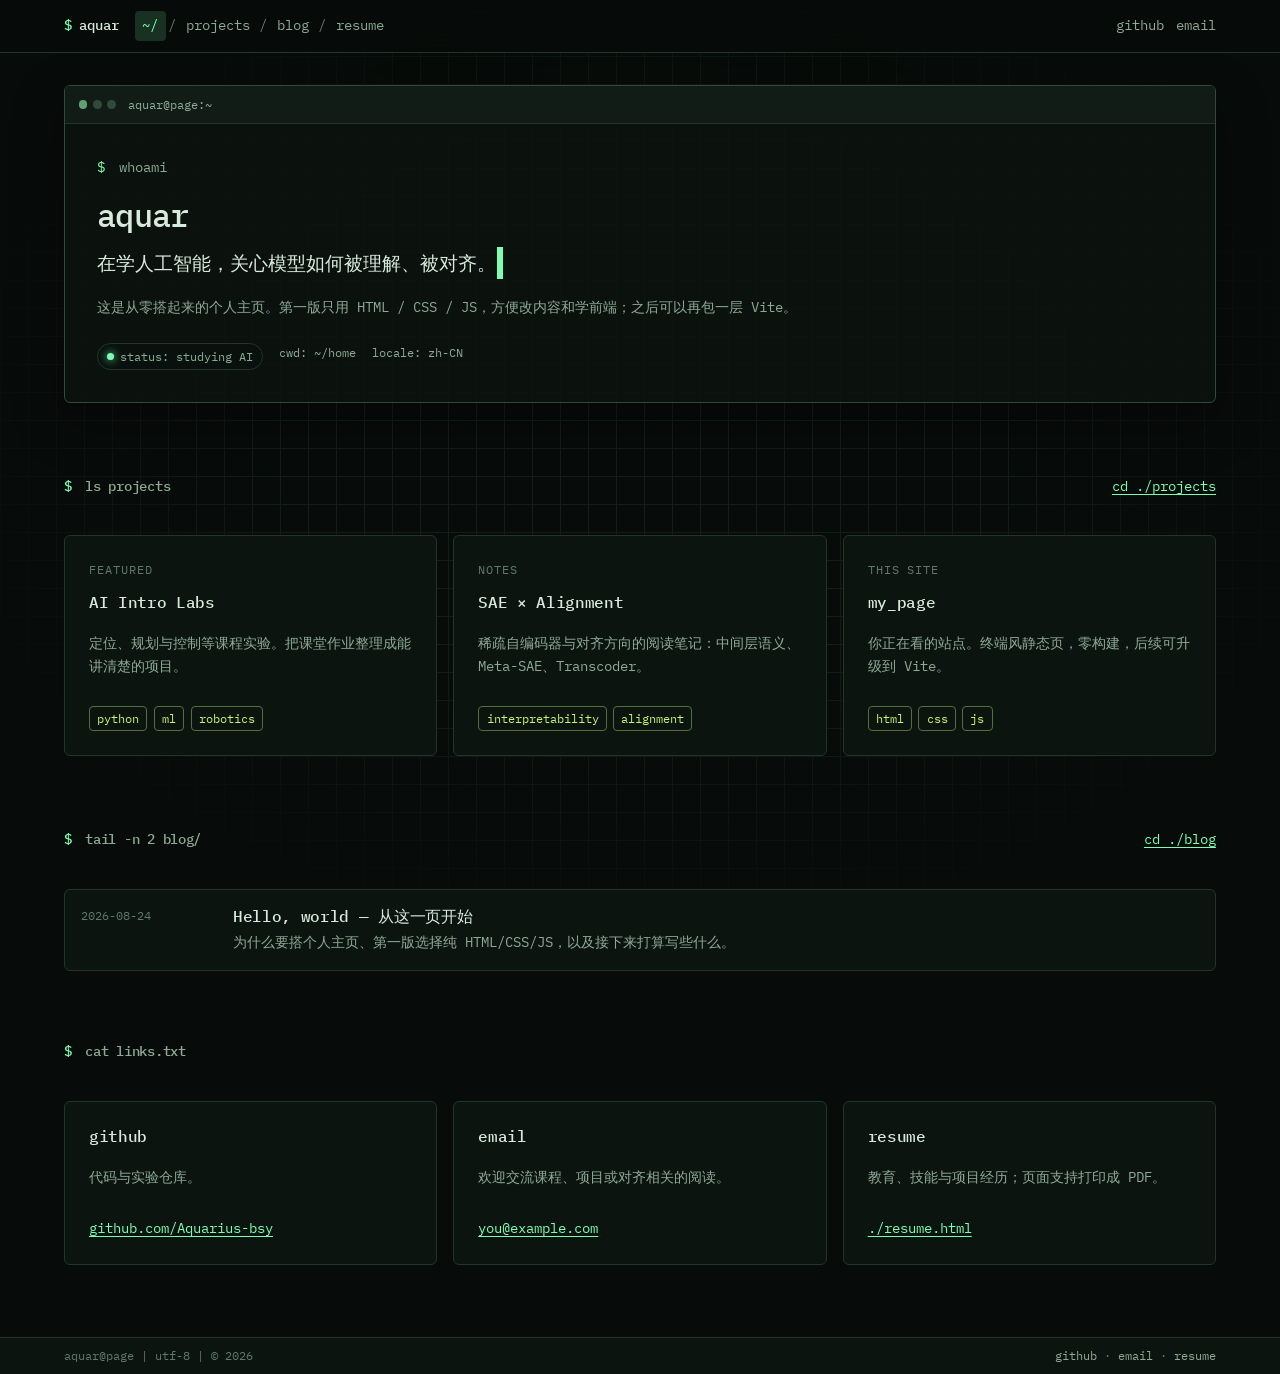
==== index.html @ 41f54998 "Publish the personal homepage for GitHub Pages. Co-authored-by: Cursor <cursoragent@cursor.com>" ====
<!DOCTYPE html>
<html lang="zh-CN">
  <head>
    <meta charset="utf-8" />
    <meta name="viewport" content="width=device-width, initial-scale=1" />
    <title>aquar — home</title>
    <meta name="description" content="aquar 的个人主页：介绍、项目、博客与简历。" />
    <link rel="icon" href="assets/favicon.svg" type="image/svg+xml" />
    <link rel="preconnect" href="https://fonts.googleapis.com" />
    <link rel="preconnect" href="https://fonts.gstatic.com" crossorigin />
    <link
      href="https://fonts.googleapis.com/css2?family=IBM+Plex+Mono:ital,wght@0,400;0,500;0,600;1,400&display=swap"
      rel="stylesheet"
    />
    <link rel="stylesheet" href="css/tokens.css" />
    <link rel="stylesheet" href="css/base.css" />
    <link rel="stylesheet" href="css/components.css" />
  </head>
  <body>
    <a class="skip-link" href="#main">跳到正文</a>
    <header class="site-header">
      <div class="wrap topbar">
        <a class="brand" href="index.html"><span class="hash">$</span> aquar</a>
        <nav class="crumb-nav" data-nav aria-label="站点">
          <a href="index.html">~/</a>
          <span class="sep">/</span>
          <a href="projects.html">projects</a>
          <span class="sep">/</span>
          <a href="blog/index.html">blog</a>
          <span class="sep">/</span>
          <a href="resume.html">resume</a>
        </nav>
        <div class="header-links">
          <a href="https://github.com/Aquarius-bsy" rel="noopener noreferrer">github</a>
          <a href="mailto:you@example.com">email</a>
        </div>
      </div>
    </header>

    <main id="main">
      <div class="wrap">
        <section class="term" aria-labelledby="whoami">
          <div class="term-title">
            <span class="term-dots" aria-hidden="true"><span></span><span></span><span></span></span>
            aquar@page:~
          </div>
          <div class="term-body">
            <p class="cmd" id="whoami">
              <span class="prompt">$</span>
              <span>whoami</span>
            </p>
            <h1 class="hero-name">aquar</h1>
            <p class="hero-line" aria-label="在学人工智能，关心模型如何被理解、被对齐。">
              <span
                data-typewriter="在学人工智能，关心模型如何被理解、被对齐。"
              ></span><span class="caret" aria-hidden="true">&nbsp;</span>
            </p>
            <p class="lede">
              这是从零搭起来的个人主页。第一版只用 HTML / CSS / JS，方便改内容和学前端；之后可以再包一层 Vite。
            </p>
            <div class="meta-row">
              <span class="pill"><span class="dot"></span> status: studying AI</span>
              <span>cwd: ~/home</span>
              <span>locale: zh-CN</span>
            </div>
          </div>
        </section>

        <section class="section" aria-labelledby="projects-cmd">
          <div class="section-head">
            <h2 class="cmd" id="projects-cmd">
              <span class="prompt">$</span>
              <span>ls projects</span>
            </h2>
            <a href="projects.html">cd ./projects</a>
          </div>
          <div class="grid">
            <a class="card" href="projects.html">
              <span class="kicker">featured</span>
              <h3>AI Intro Labs</h3>
              <p>定位、规划与控制等课程实验。把课堂作业整理成能讲清楚的项目。</p>
              <div class="tags">
                <span class="tag">python</span>
                <span class="tag">ml</span>
                <span class="tag">robotics</span>
              </div>
            </a>
            <a class="card" href="projects.html">
              <span class="kicker">notes</span>
              <h3>SAE × Alignment</h3>
              <p>稀疏自编码器与对齐方向的阅读笔记：中间层语义、Meta-SAE、Transcoder。</p>
              <div class="tags">
                <span class="tag">interpretability</span>
                <span class="tag">alignment</span>
              </div>
            </a>
            <a class="card" href="projects.html">
              <span class="kicker">this site</span>
              <h3>my_page</h3>
              <p>你正在看的站点。终端风静态页，零构建，后续可升级到 Vite。</p>
              <div class="tags">
                <span class="tag">html</span>
                <span class="tag">css</span>
                <span class="tag">js</span>
              </div>
            </a>
          </div>
        </section>

        <section class="section" aria-labelledby="blog-cmd">
          <div class="section-head">
            <h2 class="cmd" id="blog-cmd">
              <span class="prompt">$</span>
              <span>tail -n 2 blog/</span>
            </h2>
            <a href="blog/index.html">cd ./blog</a>
          </div>
          <div class="post-list" data-post-list data-limit="2" data-base="blog/"></div>
        </section>

        <section class="section" aria-labelledby="links-cmd">
          <div class="section-head">
            <h2 class="cmd" id="links-cmd">
              <span class="prompt">$</span>
              <span>cat links.txt</span>
            </h2>
          </div>
          <div class="grid">
            <article class="card">
              <h3>github</h3>
              <p>代码与实验仓库。</p>
              <a href="https://github.com/Aquarius-bsy" rel="noopener noreferrer">github.com/Aquarius-bsy</a>
            </article>
            <article class="card">
              <h3>email</h3>
              <p>欢迎交流课程、项目或对齐相关的阅读。</p>
              <a href="mailto:you@example.com">you@example.com</a>
            </article>
            <article class="card">
              <h3>resume</h3>
              <p>教育、技能与项目经历；页面支持打印成 PDF。</p>
              <a href="resume.html">./resume.html</a>
            </article>
          </div>
        </section>
      </div>
    </main>

    <footer class="site-footer">
      <div class="wrap statusline">
        <span>aquar@page <span class="muted">|</span> utf-8 <span class="muted">|</span> © <span data-year>2026</span></span>
        <span>
          <a href="https://github.com/Aquarius-bsy" rel="noopener noreferrer">github</a>
          ·
          <a href="mailto:you@example.com">email</a>
          ·
          <a href="resume.html">resume</a>
        </span>
      </div>
    </footer>

    <script src="js/posts.js"></script>
    <script src="js/main.js"></script>
  </body>
</html>
---- css/tokens.css ----
:root {
  --bg: #070b09;
  --bg-panel: #0c1410;
  --bg-raised: #121c17;
  --bg-code: #08110d;
  --line: #22352b;
  --line-strong: #314a3b;
  --fg: #d8eadc;
  --fg-dim: #8eaa96;
  --fg-mute: #61786b;
  --accent: #7dffb3;
  --accent-2: #c8f56a;
  --accent-dim: color-mix(in srgb, var(--accent) 16%, transparent);
  --warn: #ffd37a;
  --prompt: var(--accent);
  --focus: #9af7ff;
  --shadow: 0 18px 50px rgb(0 0 0 / 0.35);

  --font: "IBM Plex Mono", ui-monospace, "Cascadia Code", "SF Mono", Menlo, Consolas, monospace;
  --fs-0: 0.75rem;
  --fs-1: 0.875rem;
  --fs-2: 1rem;
  --fs-3: 1.125rem;
  --fs-4: 1.5rem;
  --fs-5: 2rem;
  --lh: 1.65;
  --measure: 72rem;
  --article: 42rem;

  --space-1: 0.25rem;
  --space-2: 0.5rem;
  --space-3: 0.75rem;
  --space-4: 1rem;
  --space-5: 1.5rem;
  --space-6: 2rem;
  --space-7: 3rem;
  --space-8: 4.5rem;

  --radius: 6px;
  --header-h: 3.25rem;
  --footer-h: 2.25rem;
}
---- css/base.css ----
*,
*::before,
*::after {
  box-sizing: border-box;
}

html {
  color-scheme: dark;
  scroll-behavior: smooth;
}

html,
body {
  margin: 0;
  min-height: 100%;
}

body {
  font-family: var(--font);
  font-size: var(--fs-1);
  line-height: var(--lh);
  color: var(--fg);
  background: var(--bg);
  min-height: 100vh;
  display: flex;
  flex-direction: column;
}

body::before {
  content: "";
  pointer-events: none;
  position: fixed;
  inset: 0;
  z-index: 0;
  background:
    radial-gradient(1200px 600px at 50% -10%, rgb(125 255 179 / 0.07), transparent 55%),
    linear-gradient(var(--line) 1px, transparent 1px),
    linear-gradient(90deg, var(--line) 1px, transparent 1px);
  background-size: auto, 28px 28px, 28px 28px;
  background-position: center, 0 0, 0 0;
  mask-image: radial-gradient(ellipse at center, #000 40%, transparent 82%);
  opacity: 0.45;
}

img,
svg {
  display: block;
  max-width: 100%;
}

a {
  color: var(--accent);
  text-decoration-thickness: 1px;
  text-underline-offset: 0.22em;
}

a:hover {
  color: var(--accent-2);
}

:focus-visible {
  outline: 2px solid var(--focus);
  outline-offset: 3px;
}

.skip-link {
  position: absolute;
  left: var(--space-4);
  top: -100px;
  z-index: 20;
  padding: var(--space-2) var(--space-3);
  background: var(--bg-raised);
  border: 1px solid var(--line-strong);
  color: var(--fg);
}

.skip-link:focus {
  top: var(--space-2);
}

.wrap {
  width: min(100% - 2rem, var(--measure));
  margin-inline: auto;
}

main {
  position: relative;
  z-index: 1;
  flex: 1;
  padding: var(--space-6) 0 var(--space-8);
}

.lede {
  color: var(--fg-dim);
  max-width: 52rem;
}

.muted {
  color: var(--fg-mute);
}

h1,
h2,
h3 {
  font-weight: 500;
  line-height: 1.25;
  letter-spacing: -0.02em;
}

h1 {
  font-size: clamp(1.6rem, 3vw, var(--fs-5));
  margin: 0 0 var(--space-4);
}

h2 {
  font-size: var(--fs-3);
  margin: 0 0 var(--space-4);
}

h3 {
  font-size: var(--fs-2);
  margin: 0 0 var(--space-2);
}

p {
  margin: 0 0 var(--space-4);
}

p:last-child {
  margin-bottom: 0;
}

code {
  font-family: var(--font);
  font-size: 0.92em;
}

.cmd {
  display: flex;
  flex-wrap: wrap;
  align-items: baseline;
  gap: 0.6rem 0.85rem;
  margin: 0 0 var(--space-4);
  color: var(--fg-dim);
  font-size: var(--fs-1);
}

.cmd .prompt {
  color: var(--prompt);
  user-select: none;
}

.section {
  margin-top: var(--space-8);
}

.section-head {
  display: flex;
  flex-wrap: wrap;
  align-items: baseline;
  justify-content: space-between;
  gap: var(--space-3);
  margin-bottom: var(--space-5);
}

.kicker {
  color: var(--fg-mute);
  font-size: var(--fs-0);
  letter-spacing: 0.08em;
  text-transform: uppercase;
}

@media (prefers-reduced-motion: reduce) {
  html {
    scroll-behavior: auto;
  }

  *,
  *::before,
  *::after {
    animation: none !important;
    transition: none !important;
  }
}

@media print {
  body {
    background: #fff;
    color: #111;
  }

  body::before,
  .site-header,
  .site-footer,
  .skip-link,
  .no-print {
    display: none !important;
  }

  a {
    color: inherit;
    text-decoration: none;
  }

  main {
    padding: 0;
  }
}
---- css/components.css ----
.site-header {
  position: sticky;
  top: 0;
  z-index: 10;
  border-bottom: 1px solid var(--line);
  background: color-mix(in srgb, var(--bg) 88%, transparent);
  backdrop-filter: blur(12px);
}

.topbar {
  min-height: var(--header-h);
  display: flex;
  flex-wrap: wrap;
  align-items: center;
  gap: var(--space-2) var(--space-4);
  padding: 0.35rem 0;
}

.brand {
  display: inline-flex;
  align-items: center;
  gap: 0.45rem;
  color: var(--fg);
  text-decoration: none;
  font-weight: 500;
  white-space: nowrap;
}

.brand:hover {
  color: var(--accent);
}

.brand .hash {
  color: var(--accent);
}

.crumb-nav {
  display: flex;
  flex-wrap: wrap;
  align-items: center;
  gap: 0.15rem 0.15rem;
  min-width: 0;
}

.crumb-nav a {
  color: var(--fg-dim);
  text-decoration: none;
  padding: 0.2rem 0.45rem;
  border-radius: 4px;
}

.crumb-nav a:hover,
.crumb-nav a[aria-current="page"] {
  color: var(--accent);
  background: var(--accent-dim);
}

.crumb-nav .sep {
  color: var(--fg-mute);
  user-select: none;
}

.header-links {
  margin-left: auto;
  display: flex;
  gap: var(--space-3);
  white-space: nowrap;
}

.header-links a {
  color: var(--fg-dim);
  text-decoration: none;
}

.header-links a:hover {
  color: var(--accent);
}

.site-footer {
  position: relative;
  z-index: 1;
  border-top: 1px solid var(--line);
  background: var(--bg-panel);
}

.statusline {
  min-height: var(--footer-h);
  display: flex;
  flex-wrap: wrap;
  align-items: center;
  justify-content: space-between;
  gap: var(--space-2) var(--space-5);
  font-size: var(--fs-0);
  color: var(--fg-mute);
}

.statusline a {
  color: var(--fg-dim);
  text-decoration: none;
}

.statusline a:hover {
  color: var(--accent);
}

.term {
  border: 1px solid var(--line-strong);
  border-radius: var(--radius);
  background: color-mix(in srgb, var(--bg-panel) 92%, transparent);
  box-shadow: var(--shadow);
  overflow: hidden;
}

.term-title {
  display: flex;
  align-items: center;
  gap: var(--space-3);
  padding: 0.55rem 0.85rem;
  border-bottom: 1px solid var(--line);
  background: var(--bg-raised);
  color: var(--fg-dim);
  font-size: var(--fs-0);
}

.term-dots {
  display: flex;
  gap: 0.35rem;
}

.term-dots span {
  width: 0.55rem;
  height: 0.55rem;
  border-radius: 50%;
  background: var(--line-strong);
}

.term-dots span:first-child {
  background: color-mix(in srgb, var(--accent) 55%, #3a2a20);
}

.term-body {
  padding: var(--space-6);
}

.hero-name {
  margin: 0 0 var(--space-3);
}

.hero-line {
  min-height: 1.7em;
  color: var(--fg);
  font-size: clamp(1rem, 2.2vw, 1.2rem);
}

.caret {
  display: inline-block;
  width: 0.55ch;
  margin-left: 0.1ch;
  background: var(--accent);
  animation: blink 1s steps(1) infinite;
}

.caret.is-done {
  animation: blink 1.1s steps(1) infinite;
}

@keyframes blink {
  50% {
    opacity: 0;
  }
}

.meta-row {
  display: flex;
  flex-wrap: wrap;
  gap: var(--space-2) var(--space-4);
  margin-top: var(--space-5);
  color: var(--fg-dim);
  font-size: var(--fs-0);
}

.pill {
  display: inline-flex;
  align-items: center;
  gap: 0.4rem;
  padding: 0.15rem 0.55rem;
  border: 1px solid var(--line);
  border-radius: 999px;
  background: var(--bg-code);
}

.pill .dot {
  width: 0.45rem;
  height: 0.45rem;
  border-radius: 50%;
  background: var(--accent);
  box-shadow: 0 0 8px var(--accent);
}

.grid {
  display: grid;
  grid-template-columns: repeat(auto-fit, minmax(16.5rem, 1fr));
  gap: var(--space-4);
}

.card {
  display: flex;
  flex-direction: column;
  gap: var(--space-3);
  padding: var(--space-5);
  border: 1px solid var(--line);
  border-radius: var(--radius);
  background: var(--bg-panel);
  text-decoration: none;
  color: inherit;
  min-height: 100%;
}

a.card:hover {
  border-color: var(--line-strong);
  color: inherit;
  transform: translateY(-1px);
}

.card h3 {
  color: var(--fg);
}

.card p {
  color: var(--fg-dim);
  flex: 1;
}

.tags {
  display: flex;
  flex-wrap: wrap;
  gap: 0.4rem;
}

.tag {
  font-size: var(--fs-0);
  color: var(--accent-2);
  border: 1px solid color-mix(in srgb, var(--accent-2) 30%, var(--line));
  padding: 0.1rem 0.45rem;
  border-radius: 4px;
}

.post-list {
  display: grid;
  gap: var(--space-3);
}

.post-item {
  display: grid;
  grid-template-columns: 8.5rem 1fr;
  gap: var(--space-4);
  padding: var(--space-4);
  border: 1px solid var(--line);
  border-radius: var(--radius);
  background: var(--bg-panel);
  text-decoration: none;
  color: inherit;
}

.post-item:hover {
  border-color: var(--line-strong);
  color: inherit;
}

.post-item time {
  color: var(--fg-mute);
  font-size: var(--fs-0);
}

.post-item h3 {
  margin-bottom: 0.35rem;
}

.post-item p {
  color: var(--fg-dim);
}

.article {
  width: min(100%, var(--article));
}

.article header {
  margin-bottom: var(--space-6);
}

.article time,
.article .byline {
  color: var(--fg-mute);
  font-size: var(--fs-0);
}

.article h2,
.article h3 {
  margin-top: var(--space-6);
}

.article ul,
.article ol {
  padding-left: 1.2rem;
  color: var(--fg-dim);
}

.article code {
  font-family: var(--font);
  font-size: 0.92em;
  color: var(--accent-2);
  background: var(--bg-code);
  border: 1px solid var(--line);
  border-radius: 4px;
  padding: 0.05rem 0.3rem;
}

.article pre {
  overflow: auto;
  margin: 0 0 var(--space-5);
  padding: var(--space-4);
  background: var(--bg-code);
  border: 1px solid var(--line);
  border-radius: var(--radius);
}

.article pre code {
  border: 0;
  background: none;
  padding: 0;
  color: var(--fg);
}

.resume {
  display: grid;
  gap: var(--space-6);
}

.resume-block h2 {
  color: var(--accent);
}

.resume dl {
  display: grid;
  grid-template-columns: 8rem 1fr;
  gap: 0.4rem 1rem;
  margin: 0;
}

.resume dt {
  color: var(--fg-mute);
}

.resume dd {
  margin: 0;
}

.resume ul {
  margin: 0;
  padding-left: 1.1rem;
  color: var(--fg-dim);
}

@media (max-width: 720px) {
  .header-links {
    display: none;
  }

  .topbar {
    align-items: flex-start;
  }

  .crumb-nav {
    flex: 1 1 100%;
    padding-bottom: 0.2rem;
  }

  .post-item,
  .resume dl {
    grid-template-columns: 1fr;
    gap: var(--space-2);
  }

  .term-body {
    padding: var(--space-5);
  }
}

@media print {
  .page-resume .resume {
    gap: 1.25rem;
  }

  .page-resume .term,
  .page-resume .card {
    border: 1px solid #ccc;
    box-shadow: none;
    background: #fff;
  }

  .page-resume h2 {
    color: #0a3;
  }
}
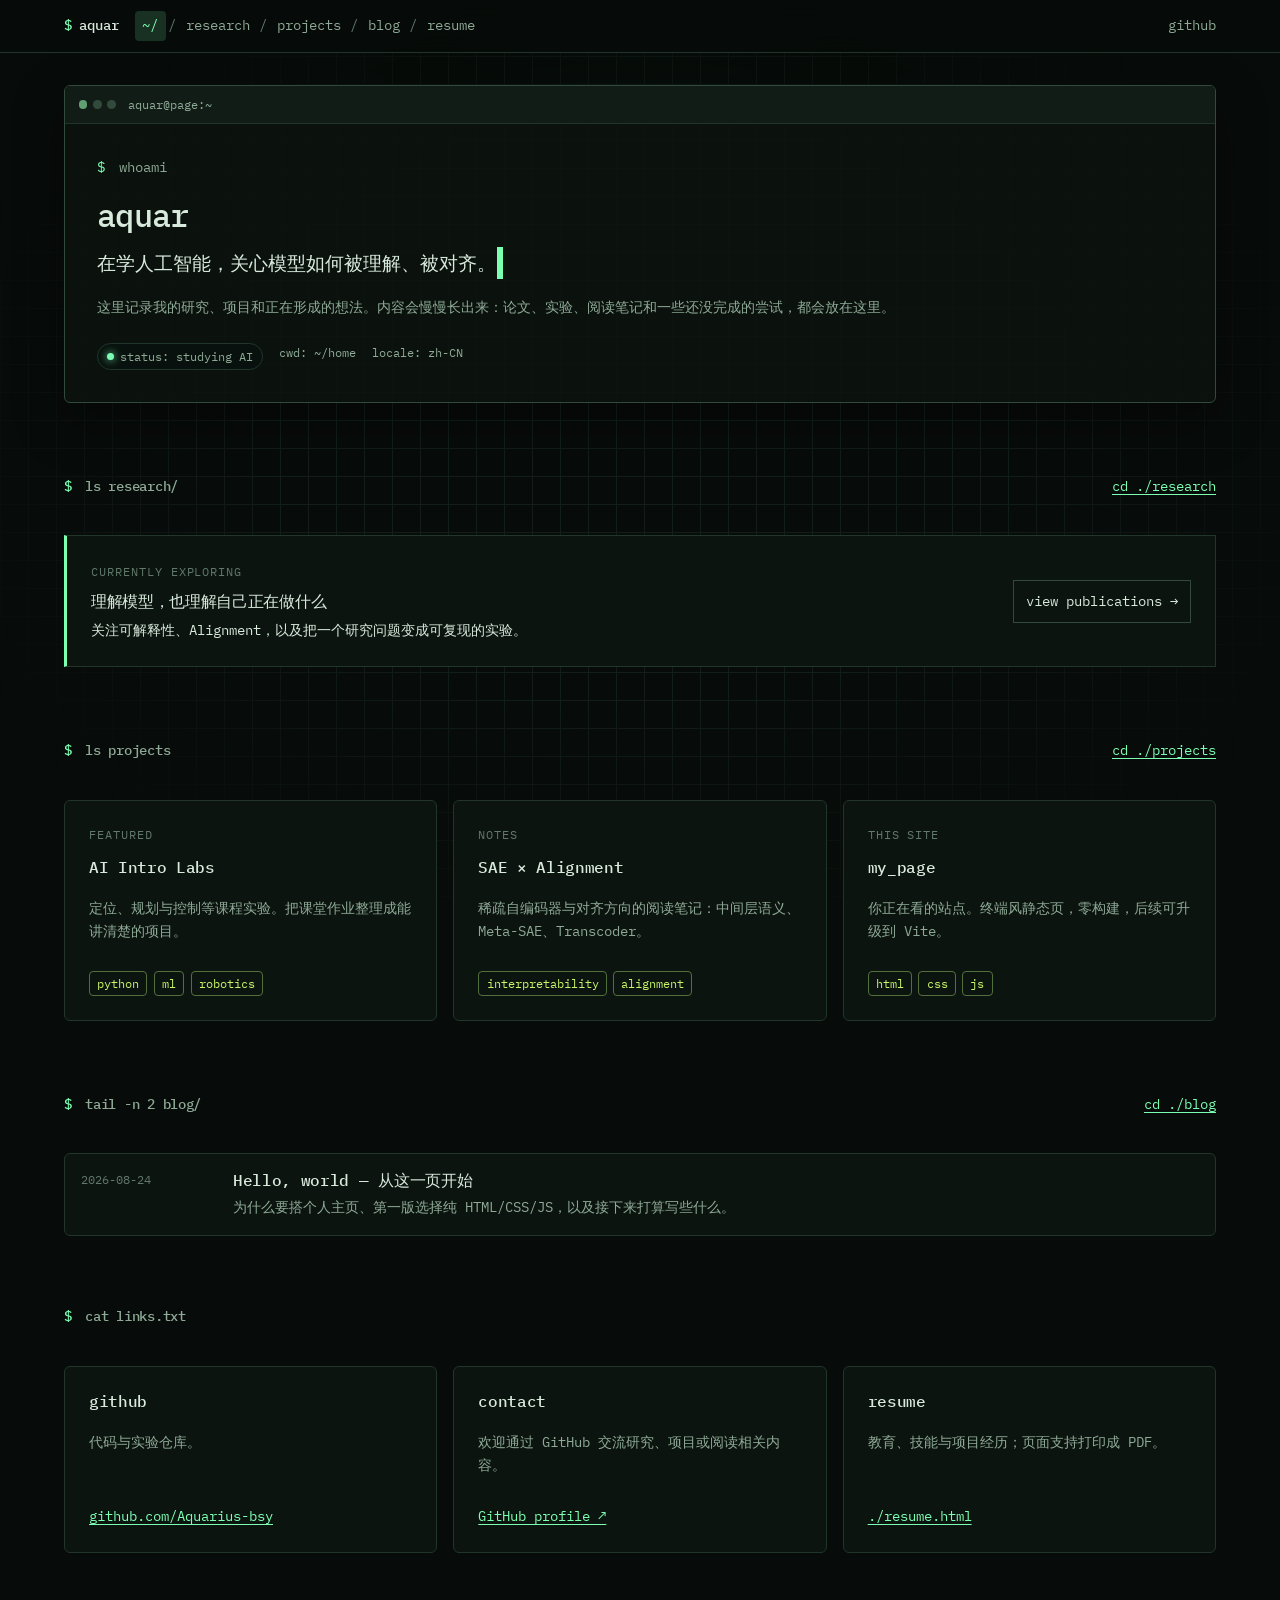
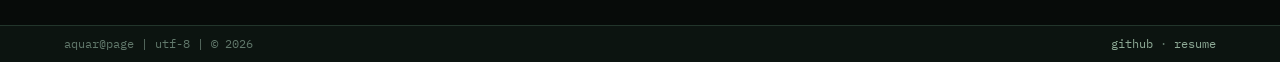
==== commit 809570f4: "Prepare personal research homepage for GitHub Pages" ====
--- a/index.html
+++ b/index.html
@@ -3,8 +3,8 @@
   <head>
     <meta charset="utf-8" />
     <meta name="viewport" content="width=device-width, initial-scale=1" />
-    <title>aquar — home</title>
-    <meta name="description" content="aquar 的个人主页：介绍、项目、博客与简历。" />
+    <title>aquar — research &amp; notes</title>
+    <meta name="description" content="aquar 的个人主页：研究、项目、笔记与简历。" />
     <link rel="icon" href="assets/favicon.svg" type="image/svg+xml" />
     <link rel="preconnect" href="https://fonts.googleapis.com" />
     <link rel="preconnect" href="https://fonts.gstatic.com" crossorigin />
@@ -24,6 +24,8 @@
         <nav class="crumb-nav" data-nav aria-label="站点">
           <a href="index.html">~/</a>
           <span class="sep">/</span>
+          <a href="research.html">research</a>
+          <span class="sep">/</span>
           <a href="projects.html">projects</a>
           <span class="sep">/</span>
           <a href="blog/index.html">blog</a>
@@ -32,7 +34,6 @@
         </nav>
         <div class="header-links">
           <a href="https://github.com/Aquarius-bsy" rel="noopener noreferrer">github</a>
-          <a href="mailto:you@example.com">email</a>
         </div>
       </div>
     </header>
@@ -56,13 +57,31 @@
               ></span><span class="caret" aria-hidden="true">&nbsp;</span>
             </p>
             <p class="lede">
-              这是从零搭起来的个人主页。第一版只用 HTML / CSS / JS，方便改内容和学前端；之后可以再包一层 Vite。
+              这里记录我的研究、项目和正在形成的想法。内容会慢慢长出来：论文、实验、阅读笔记和一些还没完成的尝试，都会放在这里。
             </p>
             <div class="meta-row">
               <span class="pill"><span class="dot"></span> status: studying AI</span>
               <span>cwd: ~/home</span>
               <span>locale: zh-CN</span>
             </div>
+          </div>
+        </section>
+
+        <section class="section" aria-labelledby="research-cmd">
+          <div class="section-head">
+            <h2 class="cmd" id="research-cmd">
+              <span class="prompt">$</span>
+              <span>ls research/</span>
+            </h2>
+            <a href="research.html">cd ./research</a>
+          </div>
+          <div class="research-intro">
+            <div>
+              <span class="kicker">currently exploring</span>
+              <h3>理解模型，也理解自己正在做什么</h3>
+              <p>关注可解释性、Alignment，以及把一个研究问题变成可复现的实验。</p>
+            </div>
+            <a class="button-link" href="research.html">view publications →</a>
           </div>
         </section>
 
@@ -132,9 +151,9 @@
               <a href="https://github.com/Aquarius-bsy" rel="noopener noreferrer">github.com/Aquarius-bsy</a>
             </article>
             <article class="card">
-              <h3>email</h3>
-              <p>欢迎交流课程、项目或对齐相关的阅读。</p>
-              <a href="mailto:you@example.com">you@example.com</a>
+              <h3>contact</h3>
+              <p>欢迎通过 GitHub 交流研究、项目或阅读相关内容。</p>
+              <a href="https://github.com/Aquarius-bsy" rel="noopener noreferrer">GitHub profile ↗</a>
             </article>
             <article class="card">
               <h3>resume</h3>
@@ -152,8 +171,6 @@
         <span>
           <a href="https://github.com/Aquarius-bsy" rel="noopener noreferrer">github</a>
           ·
-          <a href="mailto:you@example.com">email</a>
-          ·
           <a href="resume.html">resume</a>
         </span>
       </div>
--- a/css/components.css
+++ b/css/components.css
@@ -231,6 +231,91 @@
   flex: 1;
 }
 
+.research-intro {
+  display: flex;
+  align-items: center;
+  justify-content: space-between;
+  gap: var(--space-6);
+  padding: var(--space-5);
+  border: 1px solid var(--line);
+  border-left: 3px solid var(--accent);
+  background: var(--bg-panel);
+}
+
+.research-intro h3 {
+  margin-top: var(--space-2);
+}
+
+.button-link {
+  flex: 0 0 auto;
+  padding: 0.55rem 0.75rem;
+  border: 1px solid var(--line-strong);
+  text-decoration: none;
+  color: var(--fg);
+}
+
+.button-link:hover {
+  background: var(--accent-dim);
+}
+
+.article-lede {
+  max-width: 48rem;
+}
+
+.focus-grid {
+  display: grid;
+  grid-template-columns: repeat(3, 1fr);
+  gap: var(--space-4);
+}
+
+.research-block h2 {
+  color: var(--accent);
+}
+
+.publication-list {
+  display: grid;
+  gap: var(--space-3);
+}
+
+.publication {
+  display: grid;
+  grid-template-columns: 5rem 1fr;
+  gap: var(--space-5);
+  padding: var(--space-5);
+  border: 1px solid var(--line);
+  background: var(--bg-panel);
+}
+
+.publication-year,
+.publication-meta,
+.publication-authors {
+  color: var(--fg-mute);
+  font-size: var(--fs-0);
+}
+
+.publication h3 {
+  margin: 0.35rem 0;
+}
+
+.publication p {
+  color: var(--fg-dim);
+}
+
+.publication-links {
+  margin-top: var(--space-3);
+}
+
+.empty-state {
+  padding: var(--space-6);
+  border: 1px dashed var(--line-strong);
+  color: var(--fg-mute);
+  text-align: center;
+}
+
+.empty-state .prompt {
+  color: var(--prompt);
+}
+
 .tags {
   display: flex;
   flex-wrap: wrap;
@@ -384,6 +469,20 @@
   .term-body {
     padding: var(--space-5);
   }
+
+  .research-intro {
+    align-items: flex-start;
+    flex-direction: column;
+  }
+
+  .focus-grid {
+    grid-template-columns: 1fr;
+  }
+
+  .publication {
+    grid-template-columns: 1fr;
+    gap: var(--space-2);
+  }
 }
 
 @media print {
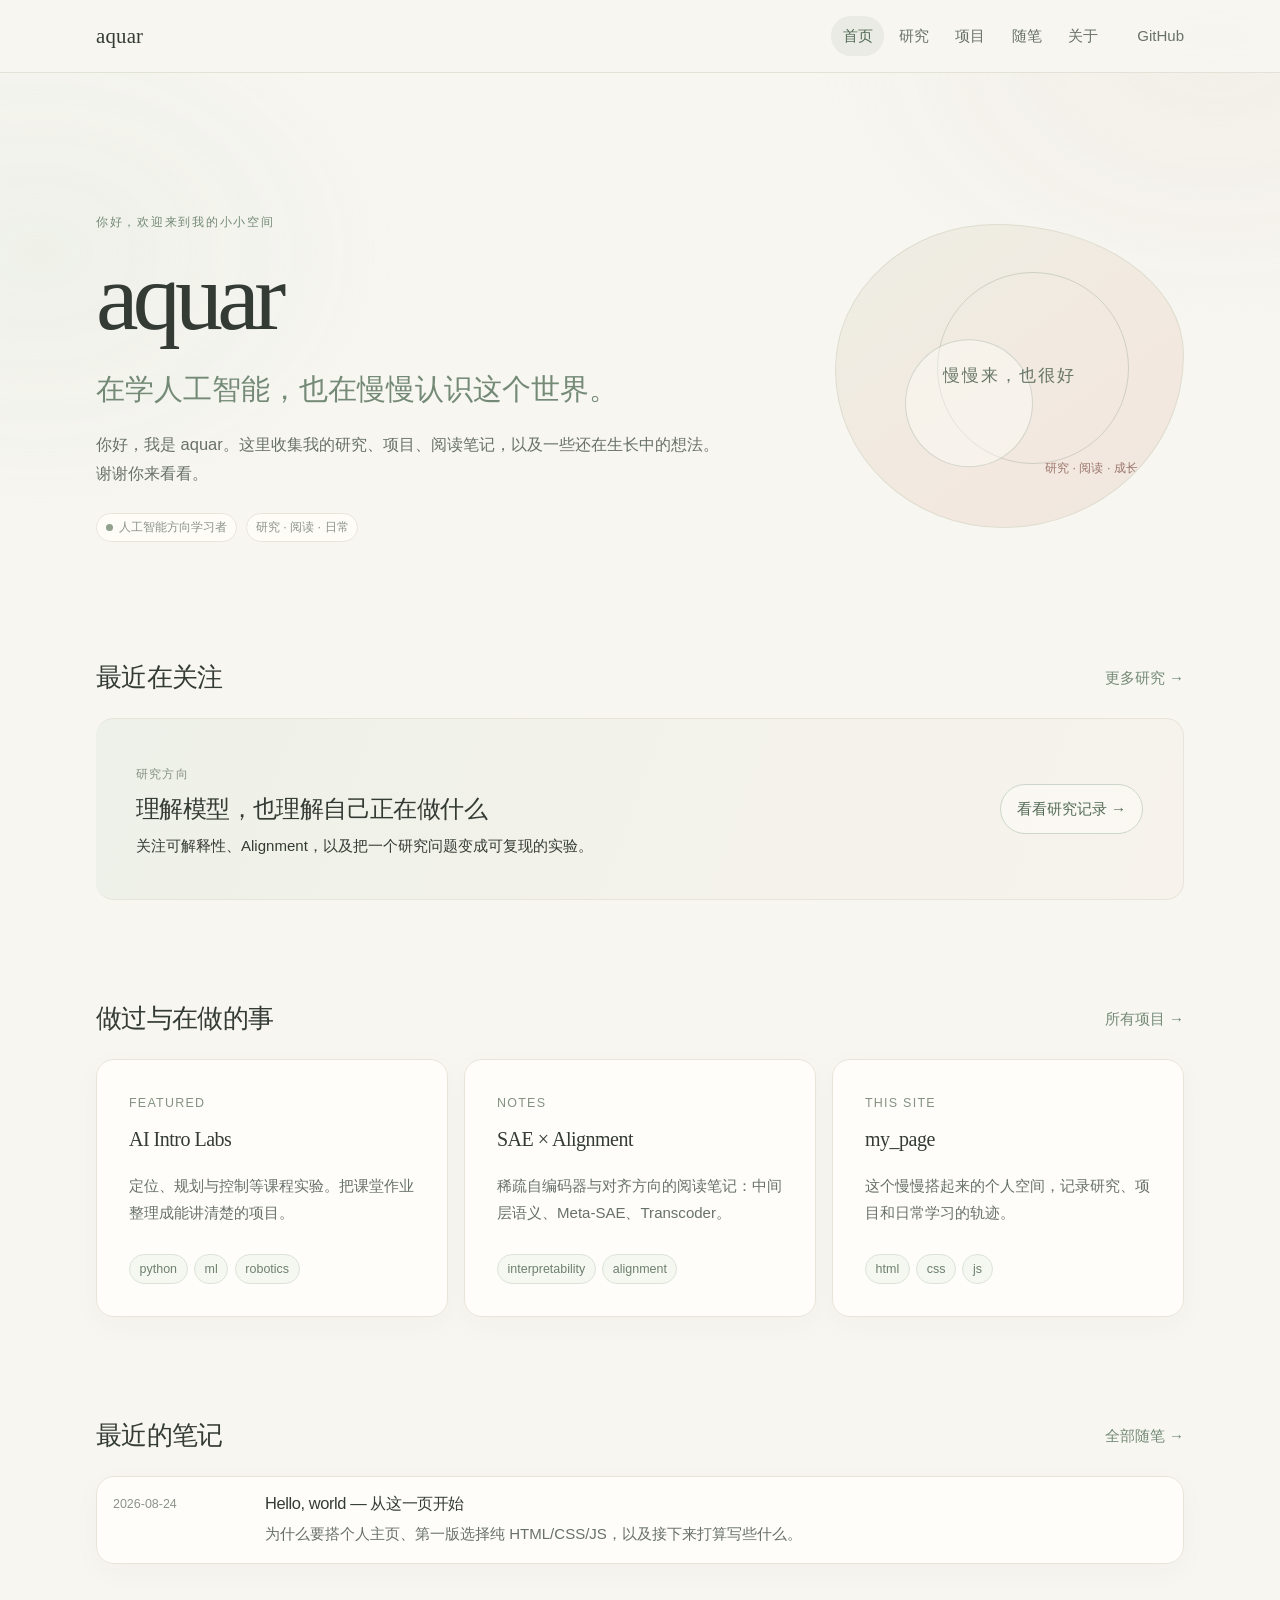
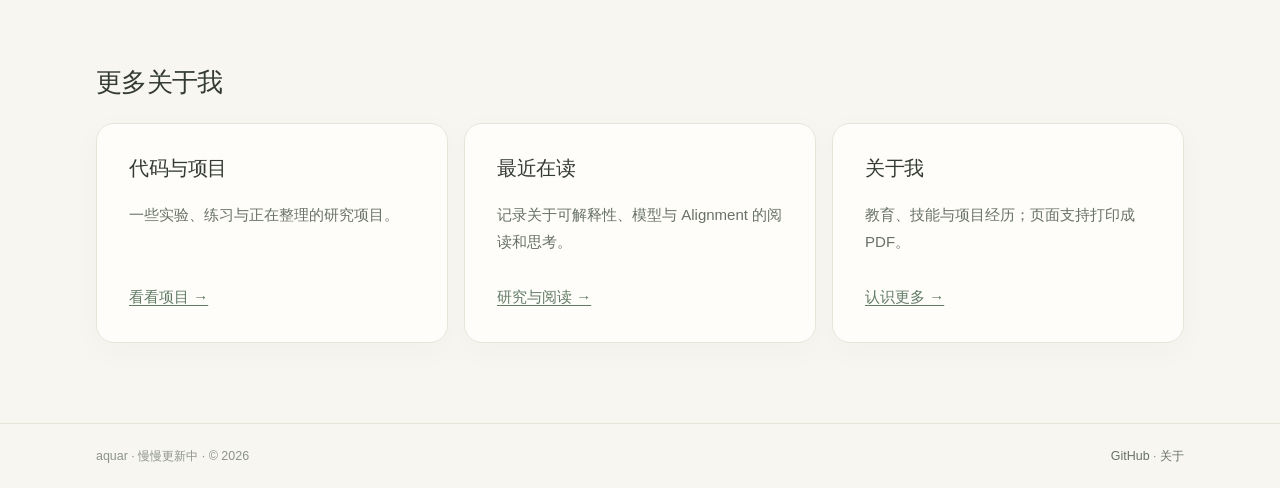
==== commit dece0592: "Refresh homepage with a warm editorial design" ====
--- a/index.html
+++ b/index.html
@@ -6,12 +6,6 @@
     <title>aquar — research &amp; notes</title>
     <meta name="description" content="aquar 的个人主页：研究、项目、笔记与简历。" />
     <link rel="icon" href="assets/favicon.svg" type="image/svg+xml" />
-    <link rel="preconnect" href="https://fonts.googleapis.com" />
-    <link rel="preconnect" href="https://fonts.gstatic.com" crossorigin />
-    <link
-      href="https://fonts.googleapis.com/css2?family=IBM+Plex+Mono:ital,wght@0,400;0,500;0,600;1,400&display=swap"
-      rel="stylesheet"
-    />
     <link rel="stylesheet" href="css/tokens.css" />
     <link rel="stylesheet" href="css/base.css" />
     <link rel="stylesheet" href="css/components.css" />
@@ -20,78 +14,61 @@
     <a class="skip-link" href="#main">跳到正文</a>
     <header class="site-header">
       <div class="wrap topbar">
-        <a class="brand" href="index.html"><span class="hash">$</span> aquar</a>
+        <a class="brand" href="index.html">aquar</a>
         <nav class="crumb-nav" data-nav aria-label="站点">
-          <a href="index.html">~/</a>
+          <a href="index.html">首页</a>
           <span class="sep">/</span>
-          <a href="research.html">research</a>
+          <a href="research.html">研究</a>
           <span class="sep">/</span>
-          <a href="projects.html">projects</a>
+          <a href="projects.html">项目</a>
           <span class="sep">/</span>
-          <a href="blog/index.html">blog</a>
+          <a href="blog/index.html">随笔</a>
           <span class="sep">/</span>
-          <a href="resume.html">resume</a>
+          <a href="resume.html">关于</a>
         </nav>
         <div class="header-links">
-          <a href="https://github.com/Aquarius-bsy" rel="noopener noreferrer">github</a>
+          <a href="https://github.com/Aquarius-bsy" rel="noopener noreferrer">GitHub</a>
         </div>
       </div>
     </header>
 
     <main id="main">
       <div class="wrap">
-        <section class="term" aria-labelledby="whoami">
-          <div class="term-title">
-            <span class="term-dots" aria-hidden="true"><span></span><span></span><span></span></span>
-            aquar@page:~
-          </div>
-          <div class="term-body">
-            <p class="cmd" id="whoami">
-              <span class="prompt">$</span>
-              <span>whoami</span>
-            </p>
+        <section class="hero" aria-labelledby="whoami">
+          <div class="hero-copy">
+            <p class="hero-eyebrow">你好，欢迎来到我的小小空间</p>
             <h1 class="hero-name">aquar</h1>
-            <p class="hero-line" aria-label="在学人工智能，关心模型如何被理解、被对齐。">
-              <span
-                data-typewriter="在学人工智能，关心模型如何被理解、被对齐。"
-              ></span><span class="caret" aria-hidden="true">&nbsp;</span>
-            </p>
+            <p class="hero-line" id="whoami">在学人工智能，也在慢慢认识这个世界。</p>
             <p class="lede">
-              这里记录我的研究、项目和正在形成的想法。内容会慢慢长出来：论文、实验、阅读笔记和一些还没完成的尝试，都会放在这里。
+              你好，我是 aquar。这里收集我的研究、项目、阅读笔记，以及一些还在生长中的想法。谢谢你来看看。
             </p>
             <div class="meta-row">
-              <span class="pill"><span class="dot"></span> status: studying AI</span>
-              <span>cwd: ~/home</span>
-              <span>locale: zh-CN</span>
+              <span class="pill"><span class="dot"></span> 人工智能方向学习者</span>
+              <span class="pill">研究 · 阅读 · 日常</span>
             </div>
+          </div>
+          <div class="hero-aside" aria-hidden="true"><span>慢慢来，也很好</span><small>研究 · 阅读 · 成长</small></div>
+        </section>
+
+        <section class="section" aria-labelledby="research-title">
+          <div class="section-head">
+            <h2 id="research-title">最近在关注</h2>
+            <a href="research.html">更多研究 →</a>
+          </div>
+          <div class="research-intro">
+            <div>
+              <span class="kicker">研究方向</span>
+              <h3>理解模型，也理解自己正在做什么</h3>
+              <p>关注可解释性、Alignment，以及把一个研究问题变成可复现的实验。</p>
+            </div>
+            <a class="button-link" href="research.html">看看研究记录 →</a>
           </div>
         </section>
 
-        <section class="section" aria-labelledby="research-cmd">
+        <section class="section" aria-labelledby="projects-title">
           <div class="section-head">
-            <h2 class="cmd" id="research-cmd">
-              <span class="prompt">$</span>
-              <span>ls research/</span>
-            </h2>
-            <a href="research.html">cd ./research</a>
-          </div>
-          <div class="research-intro">
-            <div>
-              <span class="kicker">currently exploring</span>
-              <h3>理解模型，也理解自己正在做什么</h3>
-              <p>关注可解释性、Alignment，以及把一个研究问题变成可复现的实验。</p>
-            </div>
-            <a class="button-link" href="research.html">view publications →</a>
-          </div>
-        </section>
-
-        <section class="section" aria-labelledby="projects-cmd">
-          <div class="section-head">
-            <h2 class="cmd" id="projects-cmd">
-              <span class="prompt">$</span>
-              <span>ls projects</span>
-            </h2>
-            <a href="projects.html">cd ./projects</a>
+            <h2 id="projects-title">做过与在做的事</h2>
+            <a href="projects.html">所有项目 →</a>
           </div>
           <div class="grid">
             <a class="card" href="projects.html">
@@ -116,7 +93,7 @@
             <a class="card" href="projects.html">
               <span class="kicker">this site</span>
               <h3>my_page</h3>
-              <p>你正在看的站点。终端风静态页，零构建，后续可升级到 Vite。</p>
+              <p>这个慢慢搭起来的个人空间，记录研究、项目和日常学习的轨迹。</p>
               <div class="tags">
                 <span class="tag">html</span>
                 <span class="tag">css</span>
@@ -126,39 +103,33 @@
           </div>
         </section>
 
-        <section class="section" aria-labelledby="blog-cmd">
+        <section class="section" aria-labelledby="blog-title">
           <div class="section-head">
-            <h2 class="cmd" id="blog-cmd">
-              <span class="prompt">$</span>
-              <span>tail -n 2 blog/</span>
-            </h2>
-            <a href="blog/index.html">cd ./blog</a>
+            <h2 id="blog-title">最近的笔记</h2>
+            <a href="blog/index.html">全部随笔 →</a>
           </div>
           <div class="post-list" data-post-list data-limit="2" data-base="blog/"></div>
         </section>
 
-        <section class="section" aria-labelledby="links-cmd">
+        <section class="section" aria-labelledby="links-title">
           <div class="section-head">
-            <h2 class="cmd" id="links-cmd">
-              <span class="prompt">$</span>
-              <span>cat links.txt</span>
-            </h2>
+            <h2 id="links-title">更多关于我</h2>
           </div>
           <div class="grid">
             <article class="card">
-              <h3>github</h3>
-              <p>代码与实验仓库。</p>
-              <a href="https://github.com/Aquarius-bsy" rel="noopener noreferrer">github.com/Aquarius-bsy</a>
+              <h3>代码与项目</h3>
+              <p>一些实验、练习与正在整理的研究项目。</p>
+              <a href="projects.html">看看项目 →</a>
             </article>
             <article class="card">
-              <h3>contact</h3>
-              <p>欢迎通过 GitHub 交流研究、项目或阅读相关内容。</p>
-              <a href="https://github.com/Aquarius-bsy" rel="noopener noreferrer">GitHub profile ↗</a>
+              <h3>最近在读</h3>
+              <p>记录关于可解释性、模型与 Alignment 的阅读和思考。</p>
+              <a href="research.html">研究与阅读 →</a>
             </article>
             <article class="card">
-              <h3>resume</h3>
+              <h3>关于我</h3>
               <p>教育、技能与项目经历；页面支持打印成 PDF。</p>
-              <a href="resume.html">./resume.html</a>
+              <a href="resume.html">认识更多 →</a>
             </article>
           </div>
         </section>
@@ -167,11 +138,11 @@
 
     <footer class="site-footer">
       <div class="wrap statusline">
-        <span>aquar@page <span class="muted">|</span> utf-8 <span class="muted">|</span> © <span data-year>2026</span></span>
+        <span>aquar · 慢慢更新中 · © <span data-year>2026</span></span>
         <span>
-          <a href="https://github.com/Aquarius-bsy" rel="noopener noreferrer">github</a>
+          <a href="https://github.com/Aquarius-bsy" rel="noopener noreferrer">GitHub</a>
           ·
-          <a href="resume.html">resume</a>
+          <a href="resume.html">关于</a>
         </span>
       </div>
     </footer>
--- a/css/tokens.css
+++ b/css/tokens.css
@@ -1,31 +1,32 @@
 :root {
-  --bg: #070b09;
-  --bg-panel: #0c1410;
-  --bg-raised: #121c17;
-  --bg-code: #08110d;
-  --line: #22352b;
-  --line-strong: #314a3b;
-  --fg: #d8eadc;
-  --fg-dim: #8eaa96;
-  --fg-mute: #61786b;
-  --accent: #7dffb3;
-  --accent-2: #c8f56a;
-  --accent-dim: color-mix(in srgb, var(--accent) 16%, transparent);
-  --warn: #ffd37a;
+  --bg: #f7f6f1;
+  --bg-panel: #fffefa;
+  --bg-raised: #eeefe8;
+  --bg-code: #f0eee6;
+  --line: #e7e4da;
+  --line-strong: #d7d8ca;
+  --fg: #343b34;
+  --fg-dim: #687168;
+  --fg-mute: #8c9389;
+  --accent: #748a76;
+  --accent-2: #bd8275;
+  --accent-dim: rgb(116 138 118 / 10%);
+  --warn: #b38c5b;
   --prompt: var(--accent);
-  --focus: #9af7ff;
-  --shadow: 0 18px 50px rgb(0 0 0 / 0.35);
+  --focus: #b47769;
+  --shadow: 0 18px 50px rgb(76 73 59 / 8%);
 
-  --font: "IBM Plex Mono", ui-monospace, "Cascadia Code", "SF Mono", Menlo, Consolas, monospace;
-  --fs-0: 0.75rem;
-  --fs-1: 0.875rem;
-  --fs-2: 1rem;
-  --fs-3: 1.125rem;
-  --fs-4: 1.5rem;
-  --fs-5: 2rem;
-  --lh: 1.65;
-  --measure: 72rem;
-  --article: 42rem;
+  --font: -apple-system, BlinkMacSystemFont, "Segoe UI", "PingFang SC", "Hiragino Sans GB", "Microsoft YaHei", sans-serif;
+  --font-display: "Iowan Old Style", "Palatino Linotype", "Book Antiqua", "Songti SC", Georgia, serif;
+  --fs-0: 0.78rem;
+  --fs-1: 0.94rem;
+  --fs-2: 1.03rem;
+  --fs-3: 1.2rem;
+  --fs-4: 1.65rem;
+  --fs-5: 2.5rem;
+  --lh: 1.8;
+  --measure: 68rem;
+  --article: 44rem;
 
   --space-1: 0.25rem;
   --space-2: 0.5rem;
@@ -34,9 +35,9 @@
   --space-5: 1.5rem;
   --space-6: 2rem;
   --space-7: 3rem;
-  --space-8: 4.5rem;
+  --space-8: 5rem;
 
-  --radius: 6px;
-  --header-h: 3.25rem;
-  --footer-h: 2.25rem;
+  --radius: 18px;
+  --header-h: 4.5rem;
+  --footer-h: 4rem;
 }
--- a/css/base.css
+++ b/css/base.css
@@ -5,7 +5,7 @@
 }
 
 html {
-  color-scheme: dark;
+  color-scheme: light;
   scroll-behavior: smooth;
 }
 
@@ -33,13 +33,9 @@
   inset: 0;
   z-index: 0;
   background:
-    radial-gradient(1200px 600px at 50% -10%, rgb(125 255 179 / 0.07), transparent 55%),
-    linear-gradient(var(--line) 1px, transparent 1px),
-    linear-gradient(90deg, var(--line) 1px, transparent 1px);
-  background-size: auto, 28px 28px, 28px 28px;
-  background-position: center, 0 0, 0 0;
-  mask-image: radial-gradient(ellipse at center, #000 40%, transparent 82%);
-  opacity: 0.45;
+    radial-gradient(ellipse 34rem 25rem at 95% 4%, rgb(223 208 190 / 20%), transparent 75%),
+    radial-gradient(ellipse 30rem 22rem at 3% 28%, rgb(215 225 211 / 27%), transparent 75%);
+  opacity: 0.9;
 }
 
 img,
@@ -49,13 +45,13 @@
 }
 
 a {
-  color: var(--accent);
+  color: #617b65;
   text-decoration-thickness: 1px;
-  text-underline-offset: 0.22em;
+  text-underline-offset: 0.2em;
 }
 
 a:hover {
-  color: var(--accent-2);
+  color: #9d665c;
 }
 
 :focus-visible {
@@ -69,8 +65,8 @@
   top: -100px;
   z-index: 20;
   padding: var(--space-2) var(--space-3);
-  background: var(--bg-raised);
-  border: 1px solid var(--line-strong);
+  background: var(--bg-panel);
+  border: 1px solid var(--line);
   color: var(--fg);
 }
 
@@ -87,7 +83,7 @@
   position: relative;
   z-index: 1;
   flex: 1;
-  padding: var(--space-6) 0 var(--space-8);
+  padding: var(--space-7) 0 var(--space-8);
 }
 
 .lede {
@@ -104,16 +100,18 @@
 h3 {
   font-weight: 500;
   line-height: 1.25;
-  letter-spacing: -0.02em;
+  letter-spacing: -0.025em;
 }
 
 h1 {
-  font-size: clamp(1.6rem, 3vw, var(--fs-5));
+  font-family: var(--font-display);
+  font-size: clamp(2.25rem, 5vw, 3.8rem);
   margin: 0 0 var(--space-4);
 }
 
 h2 {
-  font-size: var(--fs-3);
+  font-family: var(--font-display);
+  font-size: var(--fs-4);
   margin: 0 0 var(--space-4);
 }
 
@@ -141,17 +139,17 @@
   align-items: baseline;
   gap: 0.6rem 0.85rem;
   margin: 0 0 var(--space-4);
-  color: var(--fg-dim);
-  font-size: var(--fs-1);
+  color: var(--fg);
+  font-family: var(--font-display);
+  font-size: var(--fs-4);
 }
 
 .cmd .prompt {
-  color: var(--prompt);
-  user-select: none;
+  display: none;
 }
 
 .section {
-  margin-top: var(--space-8);
+  margin-top: clamp(3.5rem, 8vw, 6.5rem);
 }
 
 .section-head {
@@ -164,9 +162,9 @@
 }
 
 .kicker {
-  color: var(--fg-mute);
+  color: var(--accent);
   font-size: var(--fs-0);
-  letter-spacing: 0.08em;
+  letter-spacing: 0.12em;
   text-transform: uppercase;
 }
 
--- a/css/components.css
+++ b/css/components.css
@@ -501,3 +501,403 @@
     color: #0a3;
   }
 }
+
+/* A quiet, warm editorial palette for the public personal site. */
+.site-header {
+  border-bottom-color: rgb(215 216 202 / 65%);
+  background: rgb(247 246 241 / 88%);
+}
+
+.topbar {
+  min-height: var(--header-h);
+  padding-block: 0.65rem;
+}
+
+.brand {
+  color: var(--fg);
+  font-family: var(--font-display);
+  font-size: 1.3rem;
+  letter-spacing: 0.01em;
+}
+
+.brand .hash {
+  display: none;
+}
+
+.crumb-nav {
+  margin-left: auto;
+  gap: 0.25rem;
+}
+
+.crumb-nav a {
+  color: var(--fg-dim);
+  padding: 0.4rem 0.7rem;
+  border-radius: 999px;
+}
+
+.crumb-nav a:hover,
+.crumb-nav a[aria-current="page"] {
+  color: #526b56;
+  background: var(--accent-dim);
+}
+
+.crumb-nav .sep {
+  display: none;
+}
+
+.header-links {
+  margin-left: var(--space-3);
+}
+
+.header-links a,
+.statusline a {
+  color: var(--fg-dim);
+}
+
+.site-footer {
+  border-top-color: var(--line);
+  background: transparent;
+}
+
+.statusline {
+  min-height: var(--footer-h);
+  color: var(--fg-mute);
+}
+
+.term {
+  border: 0;
+  border-radius: 0;
+  background: transparent;
+  box-shadow: none;
+  overflow: visible;
+}
+
+.term-title,
+.term-dots {
+  display: none;
+}
+
+.term-body {
+  padding: 0;
+}
+
+.hero {
+  display: grid;
+  grid-template-columns: minmax(0, 1.3fr) minmax(15rem, 0.7fr);
+  align-items: center;
+  gap: clamp(2rem, 7vw, 6rem);
+  padding: clamp(2rem, 7vw, 5.75rem) 0 1rem;
+}
+
+.hero-copy {
+  max-width: 42rem;
+}
+
+.hero-eyebrow {
+  margin-bottom: var(--space-4);
+  color: var(--accent);
+  font-size: var(--fs-0);
+  letter-spacing: 0.14em;
+  text-transform: uppercase;
+}
+
+.hero-name {
+  margin: 0 0 var(--space-2);
+  font-family: var(--font-display);
+  font-size: clamp(3.4rem, 8vw, 6rem);
+  font-weight: 400;
+  letter-spacing: -0.06em;
+  line-height: 1;
+}
+
+.hero-line {
+  min-height: 0;
+  margin: 1.2rem 0 0.85rem;
+  color: var(--accent);
+  font-family: var(--font-display);
+  font-size: clamp(1.35rem, 2.7vw, 1.8rem);
+}
+
+.caret {
+  display: none;
+}
+
+.hero .lede {
+  max-width: 39rem;
+  color: var(--fg-dim);
+  font-size: var(--fs-2);
+}
+
+.hero-aside {
+  position: relative;
+  display: grid;
+  min-height: 19rem;
+  place-items: center;
+  overflow: hidden;
+  border: 1px solid rgb(215 216 202 / 72%);
+  border-radius: 46% 54% 52% 48% / 48% 43% 57% 52%;
+  background: linear-gradient(145deg, #eeeee4, #f3e8df 70%, #eee7df);
+}
+
+.hero-aside::before,
+.hero-aside::after {
+  position: absolute;
+  content: "";
+  border: 1px solid rgb(116 138 118 / 28%);
+  border-radius: 50%;
+}
+
+.hero-aside::before {
+  width: 12rem;
+  height: 12rem;
+  transform: translate(1.5rem, -0.5rem);
+}
+
+.hero-aside::after {
+  width: 8rem;
+  height: 8rem;
+  transform: translate(-2.5rem, 1.7rem);
+  background: rgb(255 254 250 / 42%);
+}
+
+.hero-aside span {
+  position: relative;
+  z-index: 1;
+  color: #687767;
+  font-family: var(--font-display);
+  font-size: 1.05rem;
+  letter-spacing: 0.12em;
+}
+
+.hero-aside small {
+  position: absolute;
+  right: 13%;
+  bottom: 16%;
+  z-index: 1;
+  color: #9a766b;
+  font-size: var(--fs-0);
+}
+
+.meta-row {
+  gap: 0.55rem;
+  color: var(--fg-mute);
+}
+
+.pill {
+  border-color: var(--line);
+  background: rgb(255 254 250 / 72%);
+}
+
+.pill .dot {
+  background: #90a18e;
+  box-shadow: none;
+}
+
+.section-head {
+  align-items: center;
+  margin-bottom: var(--space-5);
+}
+
+.section-head h2,
+.section-head .cmd {
+  margin: 0;
+  color: var(--fg);
+}
+
+.section-head > a {
+  color: var(--accent);
+  text-decoration: none;
+}
+
+.section-head > a:hover {
+  color: var(--accent-2);
+}
+
+.card,
+.post-item,
+.publication {
+  border-color: var(--line);
+  border-radius: var(--radius);
+  background: rgb(255 254 250 / 82%);
+  box-shadow: 0 8px 30px rgb(76 73 59 / 3%);
+}
+
+.card {
+  padding: var(--space-6);
+  gap: var(--space-3);
+}
+
+a.card:hover,
+.post-item:hover {
+  border-color: #cdd5c9;
+  background: #fffefa;
+  box-shadow: 0 12px 32px rgb(76 73 59 / 7%);
+  transform: translateY(-2px);
+}
+
+.card h3 {
+  font-family: var(--font-display);
+  font-size: 1.25rem;
+  font-weight: 500;
+}
+
+.card p,
+.publication p,
+.post-item p {
+  color: var(--fg-dim);
+}
+
+.kicker {
+  color: #859282;
+  letter-spacing: 0.1em;
+}
+
+.tag {
+  color: #6e806e;
+  border-color: #dce3d8;
+  border-radius: 999px;
+  background: #f5f7f1;
+  padding: 0.18rem 0.6rem;
+}
+
+.research-intro {
+  padding: clamp(1.5rem, 4vw, 2.5rem);
+  border: 1px solid var(--line);
+  border-left: 0;
+  border-radius: var(--radius);
+  background: linear-gradient(110deg, #eef1e9, #f7f3ec);
+}
+
+.research-intro h3 {
+  font-family: var(--font-display);
+  font-size: 1.5rem;
+}
+
+.button-link {
+  border-color: #cdd7ca;
+  border-radius: 999px;
+  color: #536b56;
+  background: rgb(255 254 250 / 52%);
+  padding: 0.65rem 1rem;
+}
+
+.button-link:hover {
+  color: #536b56;
+  background: #fffefa;
+}
+
+.focus-grid {
+  grid-template-columns: repeat(3, minmax(0, 1fr));
+}
+
+.research-block h2,
+.resume-block h2 {
+  color: var(--accent);
+}
+
+.publication {
+  padding: var(--space-6);
+}
+
+.publication h3 {
+  font-family: var(--font-display);
+  font-size: 1.25rem;
+}
+
+.publication-year,
+.publication-meta,
+.publication-authors,
+.post-item time,
+.article time,
+.article .byline {
+  color: var(--fg-mute);
+}
+
+.empty-state {
+  border-color: var(--line-strong);
+  border-radius: var(--radius);
+  background: rgb(255 254 250 / 62%);
+}
+
+.article {
+  padding: clamp(1.5rem, 5vw, 3rem);
+  border: 1px solid var(--line);
+  border-radius: var(--radius);
+  background: var(--bg-panel);
+  box-shadow: var(--shadow);
+}
+
+.article header h1 {
+  font-size: clamp(2rem, 5vw, 3rem);
+}
+
+.article h2,
+.article h3 {
+  font-family: var(--font-display);
+}
+
+.article ul,
+.article ol {
+  color: var(--fg-dim);
+}
+
+.article code {
+  color: #718271;
+  background: var(--bg-code);
+  border-color: var(--line);
+}
+
+.article pre {
+  background: var(--bg-code);
+  border-color: var(--line);
+}
+
+.article pre code {
+  color: var(--fg);
+}
+
+.resume-paper {
+  padding: clamp(1.5rem, 5vw, 3rem);
+  border: 1px solid var(--line);
+  border-radius: var(--radius);
+  background: var(--bg-panel);
+  box-shadow: var(--shadow);
+}
+
+.resume-block h2 {
+  font-family: var(--font-display);
+}
+
+@media (max-width: 720px) {
+  .hero {
+    grid-template-columns: 1fr;
+    gap: var(--space-6);
+    padding-top: var(--space-6);
+  }
+
+  .hero-aside {
+    min-height: 13rem;
+  }
+
+  .topbar {
+    align-items: center;
+  }
+
+  .crumb-nav {
+    flex: 1 1 100%;
+    justify-content: flex-start;
+    padding-bottom: 0.2rem;
+    margin-left: -0.45rem;
+  }
+
+  .header-links {
+    display: flex;
+    position: absolute;
+    right: 1rem;
+    top: 1.1rem;
+  }
+
+  .focus-grid {
+    grid-template-columns: 1fr;
+  }
+}
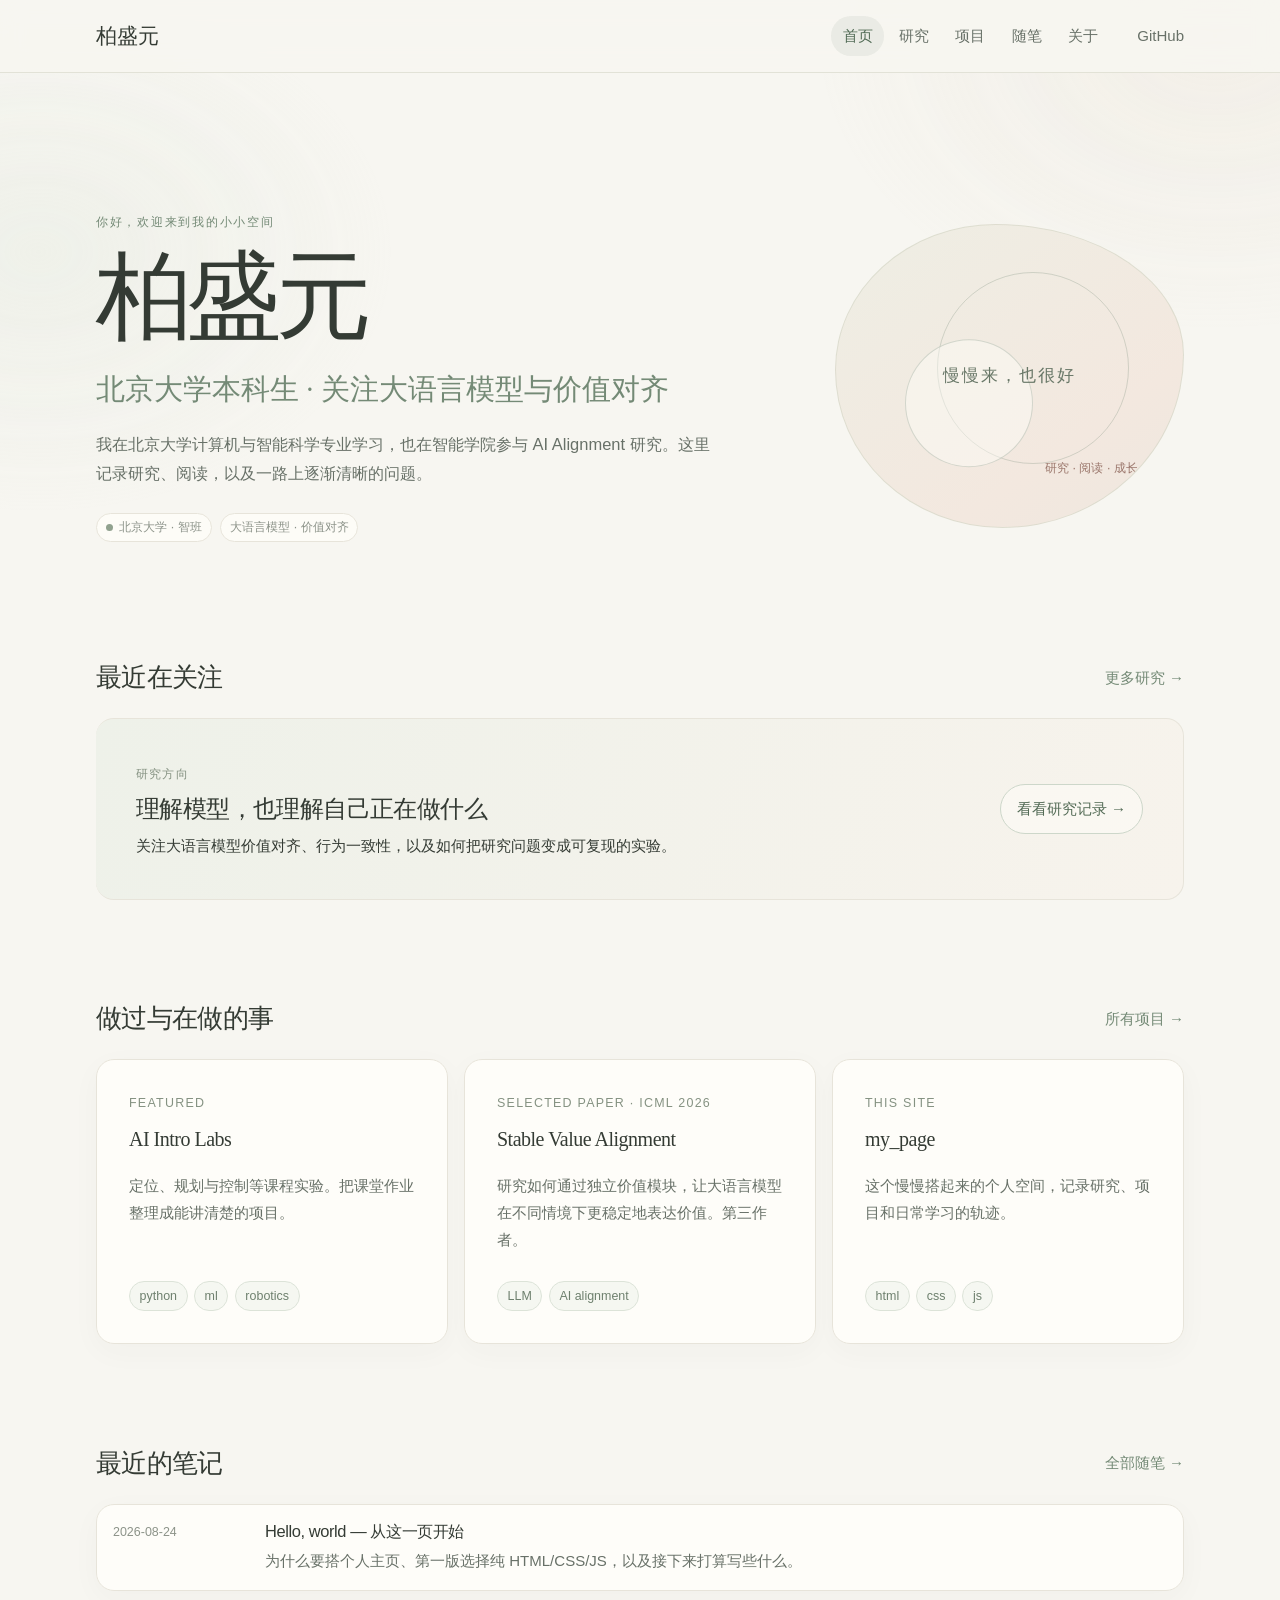
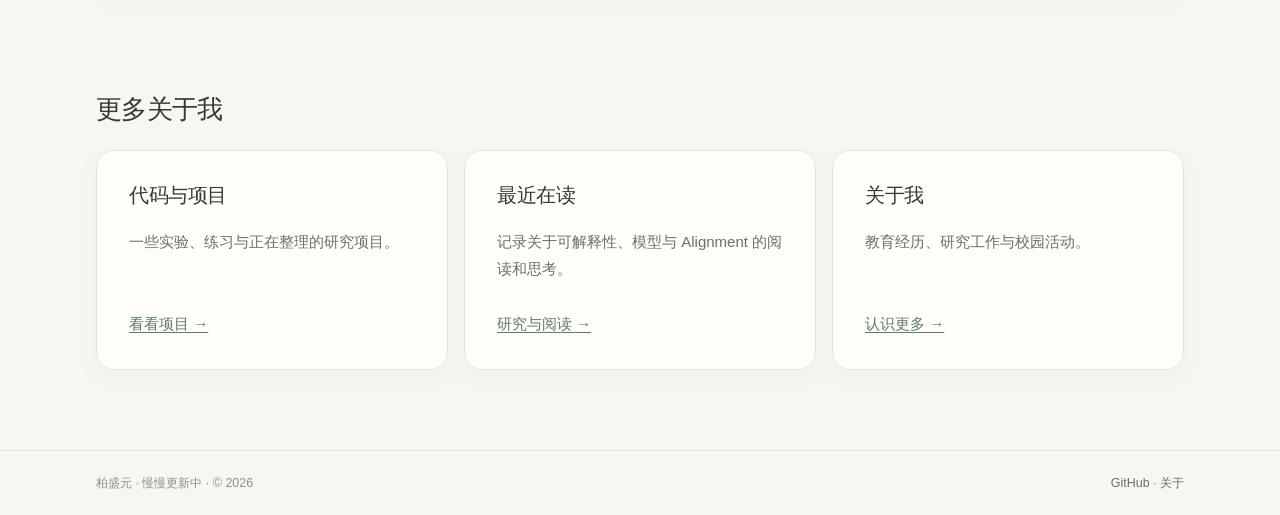
==== commit 50096564: "Add resume details to personal profile" ====
--- a/index.html
+++ b/index.html
@@ -3,8 +3,8 @@
   <head>
     <meta charset="utf-8" />
     <meta name="viewport" content="width=device-width, initial-scale=1" />
-    <title>aquar — research &amp; notes</title>
-    <meta name="description" content="aquar 的个人主页：研究、项目、笔记与简历。" />
+    <title>柏盛元 | 个人主页</title>
+    <meta name="description" content="柏盛元的个人主页，记录北京大学学习、AI Alignment 研究与阅读。" />
     <link rel="icon" href="assets/favicon.svg" type="image/svg+xml" />
     <link rel="stylesheet" href="css/tokens.css" />
     <link rel="stylesheet" href="css/base.css" />
@@ -14,7 +14,7 @@
     <a class="skip-link" href="#main">跳到正文</a>
     <header class="site-header">
       <div class="wrap topbar">
-        <a class="brand" href="index.html">aquar</a>
+        <a class="brand" href="index.html">柏盛元</a>
         <nav class="crumb-nav" data-nav aria-label="站点">
           <a href="index.html">首页</a>
           <span class="sep">/</span>
@@ -37,14 +37,14 @@
         <section class="hero" aria-labelledby="whoami">
           <div class="hero-copy">
             <p class="hero-eyebrow">你好，欢迎来到我的小小空间</p>
-            <h1 class="hero-name">aquar</h1>
-            <p class="hero-line" id="whoami">在学人工智能，也在慢慢认识这个世界。</p>
+            <h1 class="hero-name">柏盛元</h1>
+            <p class="hero-line" id="whoami">北京大学本科生 · 关注大语言模型与价值对齐</p>
             <p class="lede">
-              你好，我是 aquar。这里收集我的研究、项目、阅读笔记，以及一些还在生长中的想法。谢谢你来看看。
+              我在北京大学计算机与智能科学专业学习，也在智能学院参与 AI Alignment 研究。这里记录研究、阅读，以及一路上逐渐清晰的问题。
             </p>
             <div class="meta-row">
-              <span class="pill"><span class="dot"></span> 人工智能方向学习者</span>
-              <span class="pill">研究 · 阅读 · 日常</span>
+              <span class="pill"><span class="dot"></span> 北京大学 · 智班</span>
+              <span class="pill">大语言模型 · 价值对齐</span>
             </div>
           </div>
           <div class="hero-aside" aria-hidden="true"><span>慢慢来，也很好</span><small>研究 · 阅读 · 成长</small></div>
@@ -59,7 +59,7 @@
             <div>
               <span class="kicker">研究方向</span>
               <h3>理解模型，也理解自己正在做什么</h3>
-              <p>关注可解释性、Alignment，以及把一个研究问题变成可复现的实验。</p>
+              <p>关注大语言模型价值对齐、行为一致性，以及如何把研究问题变成可复现的实验。</p>
             </div>
             <a class="button-link" href="research.html">看看研究记录 →</a>
           </div>
@@ -81,13 +81,13 @@
                 <span class="tag">robotics</span>
               </div>
             </a>
-            <a class="card" href="projects.html">
-              <span class="kicker">notes</span>
-              <h3>SAE × Alignment</h3>
-              <p>稀疏自编码器与对齐方向的阅读笔记：中间层语义、Meta-SAE、Transcoder。</p>
+            <a class="card" href="research.html">
+              <span class="kicker">selected paper · ICML 2026</span>
+              <h3>Stable Value Alignment</h3>
+              <p>研究如何通过独立价值模块，让大语言模型在不同情境下更稳定地表达价值。第三作者。</p>
               <div class="tags">
-                <span class="tag">interpretability</span>
-                <span class="tag">alignment</span>
+                <span class="tag">LLM</span>
+                <span class="tag">AI alignment</span>
               </div>
             </a>
             <a class="card" href="projects.html">
@@ -128,7 +128,7 @@
             </article>
             <article class="card">
               <h3>关于我</h3>
-              <p>教育、技能与项目经历；页面支持打印成 PDF。</p>
+              <p>教育经历、研究工作与校园活动。</p>
               <a href="resume.html">认识更多 →</a>
             </article>
           </div>
@@ -138,7 +138,7 @@
 
     <footer class="site-footer">
       <div class="wrap statusline">
-        <span>aquar · 慢慢更新中 · © <span data-year>2026</span></span>
+        <span>柏盛元 · 慢慢更新中 · © <span data-year>2026</span></span>
         <span>
           <a href="https://github.com/Aquarius-bsy" rel="noopener noreferrer">GitHub</a>
           ·
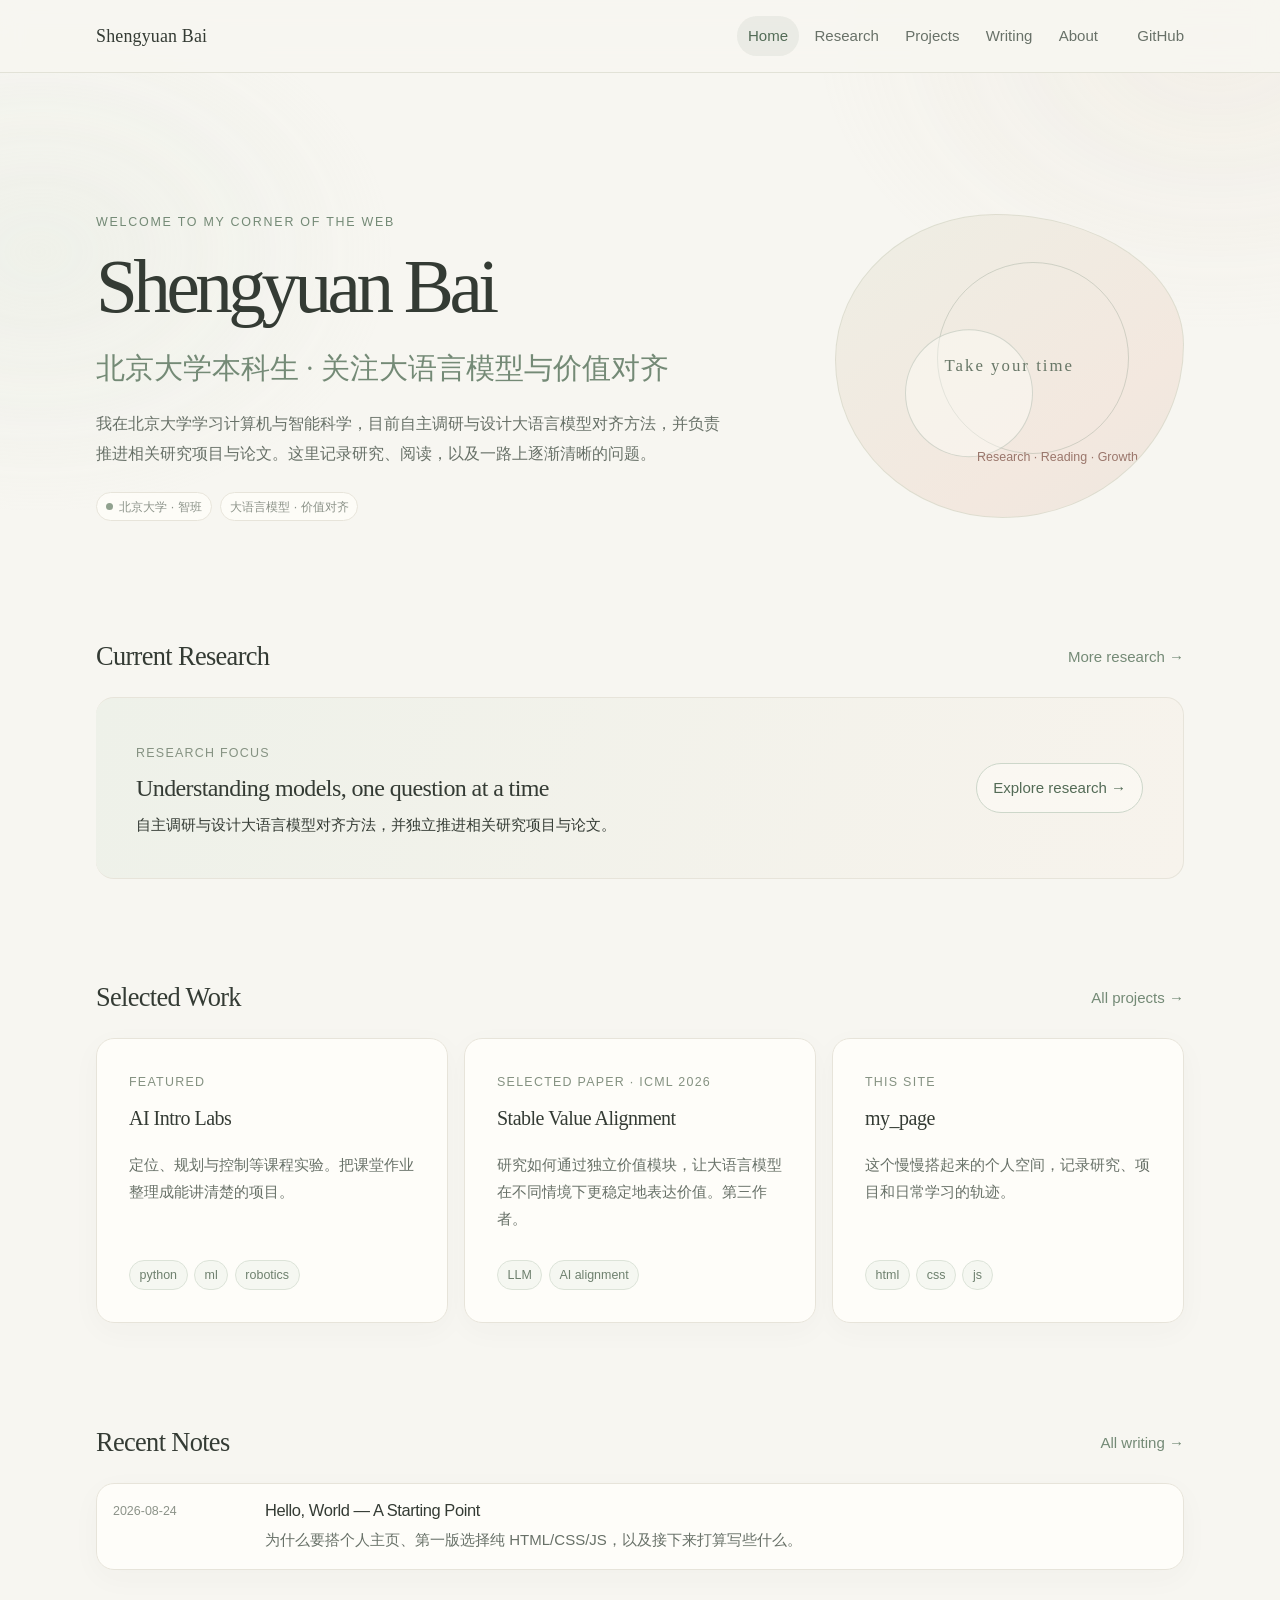
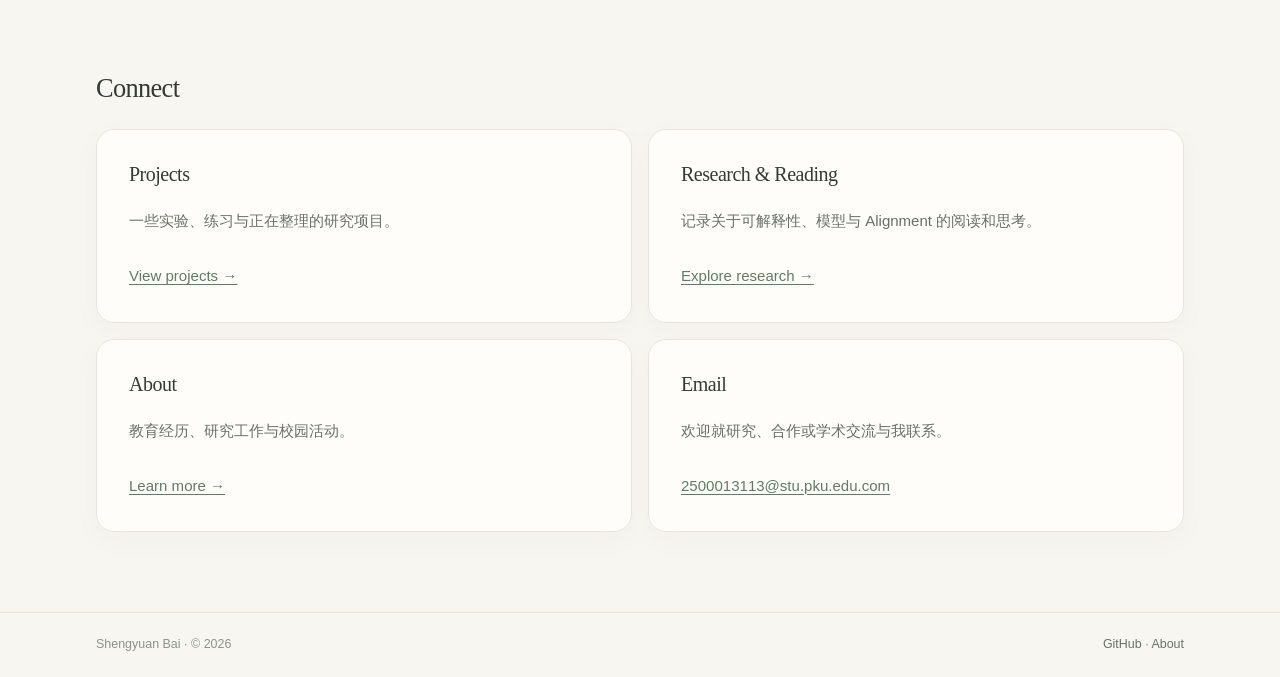
==== commit c0e6a193: "Update homepage profile and section titles" ====
--- a/index.html
+++ b/index.html
@@ -3,28 +3,28 @@
   <head>
     <meta charset="utf-8" />
     <meta name="viewport" content="width=device-width, initial-scale=1" />
-    <title>柏盛元 | 个人主页</title>
-    <meta name="description" content="柏盛元的个人主页，记录北京大学学习、AI Alignment 研究与阅读。" />
+    <title>Shengyuan Bai | Personal Website</title>
+    <meta name="description" content="Shengyuan Bai's personal website: research, projects, and notes on AI alignment." />
     <link rel="icon" href="assets/favicon.svg" type="image/svg+xml" />
     <link rel="stylesheet" href="css/tokens.css" />
     <link rel="stylesheet" href="css/base.css" />
     <link rel="stylesheet" href="css/components.css" />
   </head>
   <body>
-    <a class="skip-link" href="#main">跳到正文</a>
+    <a class="skip-link" href="#main">Skip to content</a>
     <header class="site-header">
       <div class="wrap topbar">
-        <a class="brand" href="index.html">柏盛元</a>
-        <nav class="crumb-nav" data-nav aria-label="站点">
-          <a href="index.html">首页</a>
+        <a class="brand" href="index.html">Shengyuan Bai</a>
+        <nav class="crumb-nav" data-nav aria-label="Main navigation">
+          <a href="index.html">Home</a>
           <span class="sep">/</span>
-          <a href="research.html">研究</a>
+          <a href="research.html">Research</a>
           <span class="sep">/</span>
-          <a href="projects.html">项目</a>
+          <a href="projects.html">Projects</a>
           <span class="sep">/</span>
-          <a href="blog/index.html">随笔</a>
+          <a href="blog/index.html">Writing</a>
           <span class="sep">/</span>
-          <a href="resume.html">关于</a>
+          <a href="resume.html">About</a>
         </nav>
         <div class="header-links">
           <a href="https://github.com/Aquarius-bsy" rel="noopener noreferrer">GitHub</a>
@@ -36,39 +36,39 @@
       <div class="wrap">
         <section class="hero" aria-labelledby="whoami">
           <div class="hero-copy">
-            <p class="hero-eyebrow">你好，欢迎来到我的小小空间</p>
-            <h1 class="hero-name">柏盛元</h1>
+            <p class="hero-eyebrow">Welcome to my corner of the web</p>
+            <h1 class="hero-name">Shengyuan Bai</h1>
             <p class="hero-line" id="whoami">北京大学本科生 · 关注大语言模型与价值对齐</p>
             <p class="lede">
-              我在北京大学计算机与智能科学专业学习，也在智能学院参与 AI Alignment 研究。这里记录研究、阅读，以及一路上逐渐清晰的问题。
+              我在北京大学学习计算机与智能科学，目前自主调研与设计大语言模型对齐方法，并负责推进相关研究项目与论文。这里记录研究、阅读，以及一路上逐渐清晰的问题。
             </p>
             <div class="meta-row">
               <span class="pill"><span class="dot"></span> 北京大学 · 智班</span>
               <span class="pill">大语言模型 · 价值对齐</span>
             </div>
           </div>
-          <div class="hero-aside" aria-hidden="true"><span>慢慢来，也很好</span><small>研究 · 阅读 · 成长</small></div>
+          <div class="hero-aside" aria-hidden="true"><span>Take your time</span><small>Research · Reading · Growth</small></div>
         </section>
 
         <section class="section" aria-labelledby="research-title">
           <div class="section-head">
-            <h2 id="research-title">最近在关注</h2>
-            <a href="research.html">更多研究 →</a>
+            <h2 id="research-title">Current Research</h2>
+            <a href="research.html">More research →</a>
           </div>
           <div class="research-intro">
             <div>
-              <span class="kicker">研究方向</span>
-              <h3>理解模型，也理解自己正在做什么</h3>
-              <p>关注大语言模型价值对齐、行为一致性，以及如何把研究问题变成可复现的实验。</p>
+              <span class="kicker">Research Focus</span>
+              <h3>Understanding models, one question at a time</h3>
+              <p>自主调研与设计大语言模型对齐方法，并独立推进相关研究项目与论文。</p>
             </div>
-            <a class="button-link" href="research.html">看看研究记录 →</a>
+            <a class="button-link" href="research.html">Explore research →</a>
           </div>
         </section>
 
         <section class="section" aria-labelledby="projects-title">
           <div class="section-head">
-            <h2 id="projects-title">做过与在做的事</h2>
-            <a href="projects.html">所有项目 →</a>
+            <h2 id="projects-title">Selected Work</h2>
+            <a href="projects.html">All projects →</a>
           </div>
           <div class="grid">
             <a class="card" href="projects.html">
@@ -105,31 +105,36 @@
 
         <section class="section" aria-labelledby="blog-title">
           <div class="section-head">
-            <h2 id="blog-title">最近的笔记</h2>
-            <a href="blog/index.html">全部随笔 →</a>
+            <h2 id="blog-title">Recent Notes</h2>
+            <a href="blog/index.html">All writing →</a>
           </div>
           <div class="post-list" data-post-list data-limit="2" data-base="blog/"></div>
         </section>
 
         <section class="section" aria-labelledby="links-title">
           <div class="section-head">
-            <h2 id="links-title">更多关于我</h2>
+            <h2 id="links-title">Connect</h2>
           </div>
-          <div class="grid">
+          <div class="grid connect-grid">
             <article class="card">
-              <h3>代码与项目</h3>
+              <h3>Projects</h3>
               <p>一些实验、练习与正在整理的研究项目。</p>
-              <a href="projects.html">看看项目 →</a>
+              <a href="projects.html">View projects →</a>
             </article>
             <article class="card">
-              <h3>最近在读</h3>
+              <h3>Research & Reading</h3>
               <p>记录关于可解释性、模型与 Alignment 的阅读和思考。</p>
-              <a href="research.html">研究与阅读 →</a>
+              <a href="research.html">Explore research →</a>
             </article>
             <article class="card">
-              <h3>关于我</h3>
+              <h3>About</h3>
               <p>教育经历、研究工作与校园活动。</p>
-              <a href="resume.html">认识更多 →</a>
+              <a href="resume.html">Learn more →</a>
+            </article>
+            <article class="card">
+              <h3>Email</h3>
+              <p>欢迎就研究、合作或学术交流与我联系。</p>
+              <a href="mailto:2500013113@stu.pku.edu.com">2500013113@stu.pku.edu.com</a>
             </article>
           </div>
         </section>
@@ -138,11 +143,11 @@
 
     <footer class="site-footer">
       <div class="wrap statusline">
-        <span>柏盛元 · 慢慢更新中 · © <span data-year>2026</span></span>
+        <span>Shengyuan Bai · © <span data-year>2026</span></span>
         <span>
           <a href="https://github.com/Aquarius-bsy" rel="noopener noreferrer">GitHub</a>
           ·
-          <a href="resume.html">关于</a>
+          <a href="resume.html">About</a>
         </span>
       </div>
     </footer>
--- a/css/components.css
+++ b/css/components.css
@@ -201,6 +201,10 @@
   display: grid;
   grid-template-columns: repeat(auto-fit, minmax(16.5rem, 1fr));
   gap: var(--space-4);
+}
+
+.connect-grid {
+  grid-template-columns: repeat(2, minmax(0, 1fr));
 }
 
 .card {
@@ -516,7 +520,7 @@
 .brand {
   color: var(--fg);
   font-family: var(--font-display);
-  font-size: 1.3rem;
+  font-size: 1.12rem;
   letter-spacing: 0.01em;
 }
 
@@ -604,7 +608,7 @@
 .hero-name {
   margin: 0 0 var(--space-2);
   font-family: var(--font-display);
-  font-size: clamp(3.4rem, 8vw, 6rem);
+  font-size: clamp(2.6rem, 6vw, 4.7rem);
   font-weight: 400;
   letter-spacing: -0.06em;
   line-height: 1;
@@ -869,6 +873,10 @@
 }
 
 @media (max-width: 720px) {
+  .connect-grid {
+    grid-template-columns: 1fr;
+  }
+
   .hero {
     grid-template-columns: 1fr;
     gap: var(--space-6);
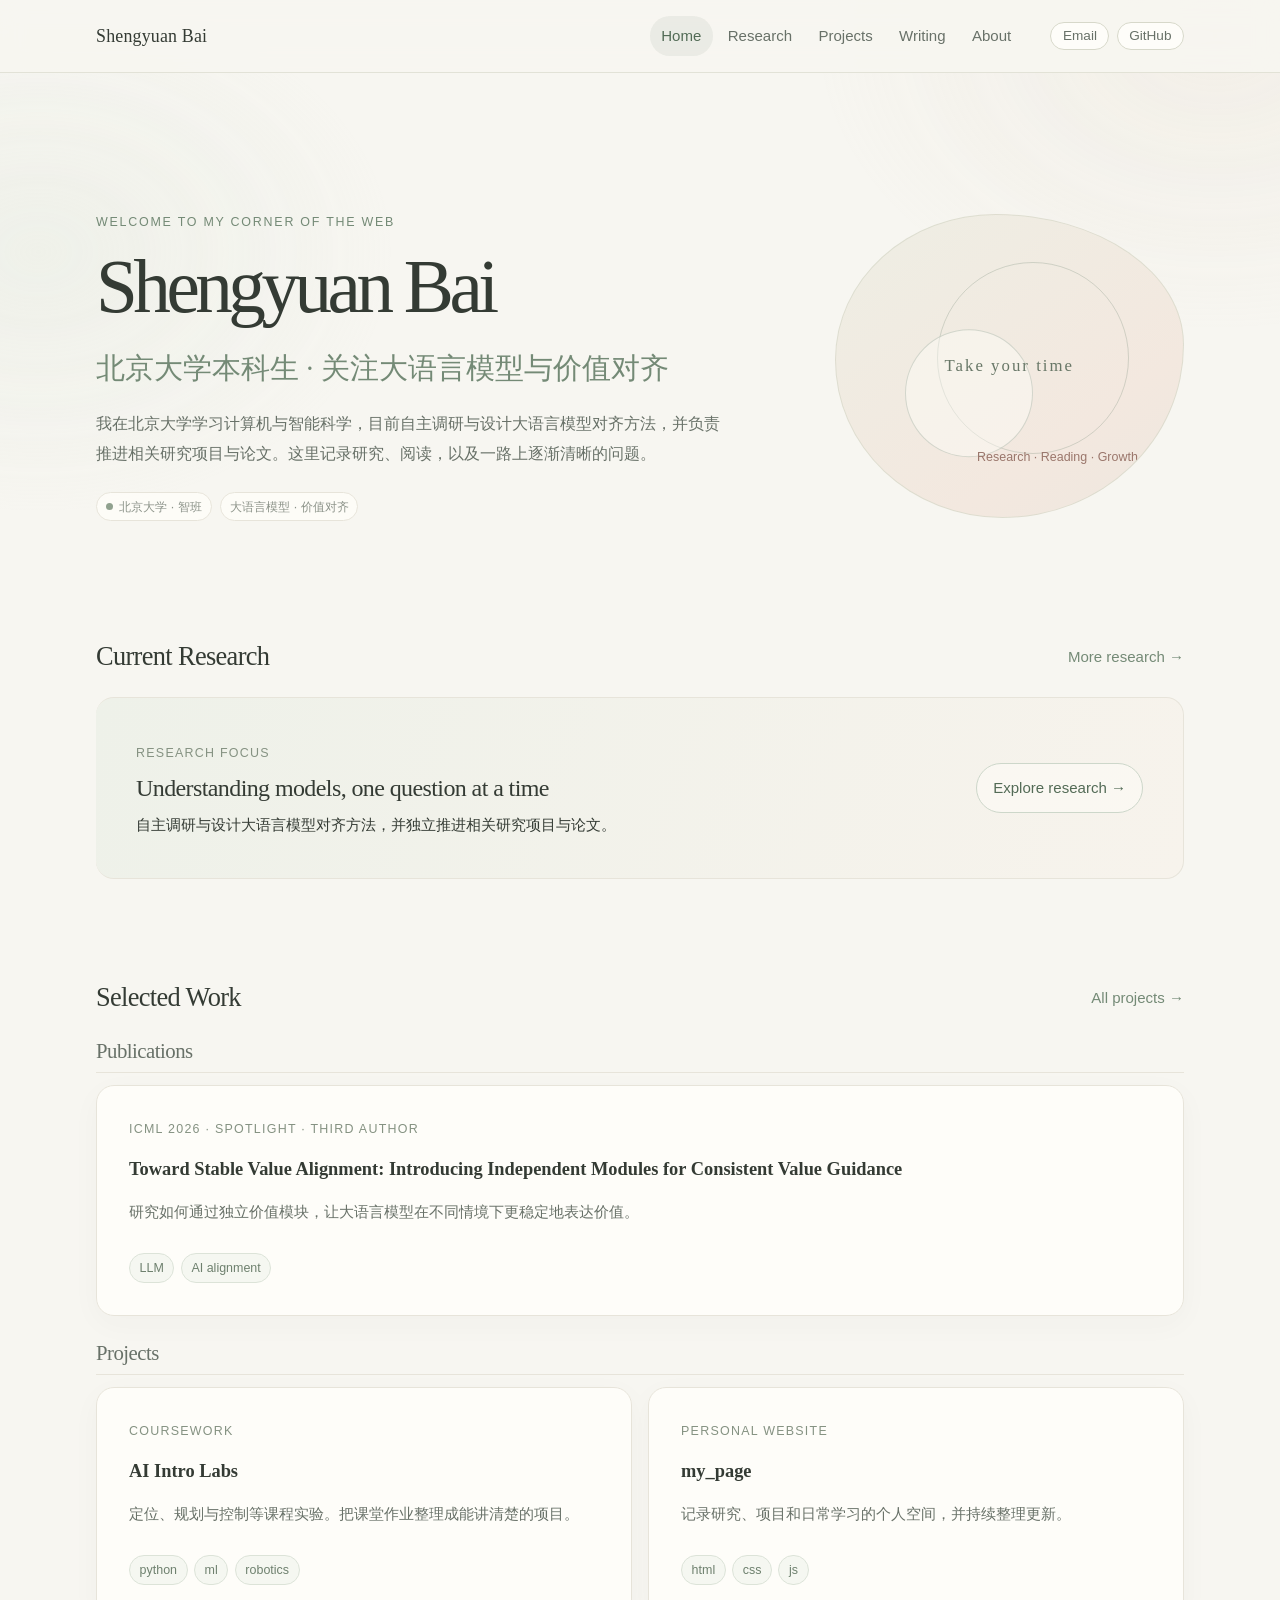
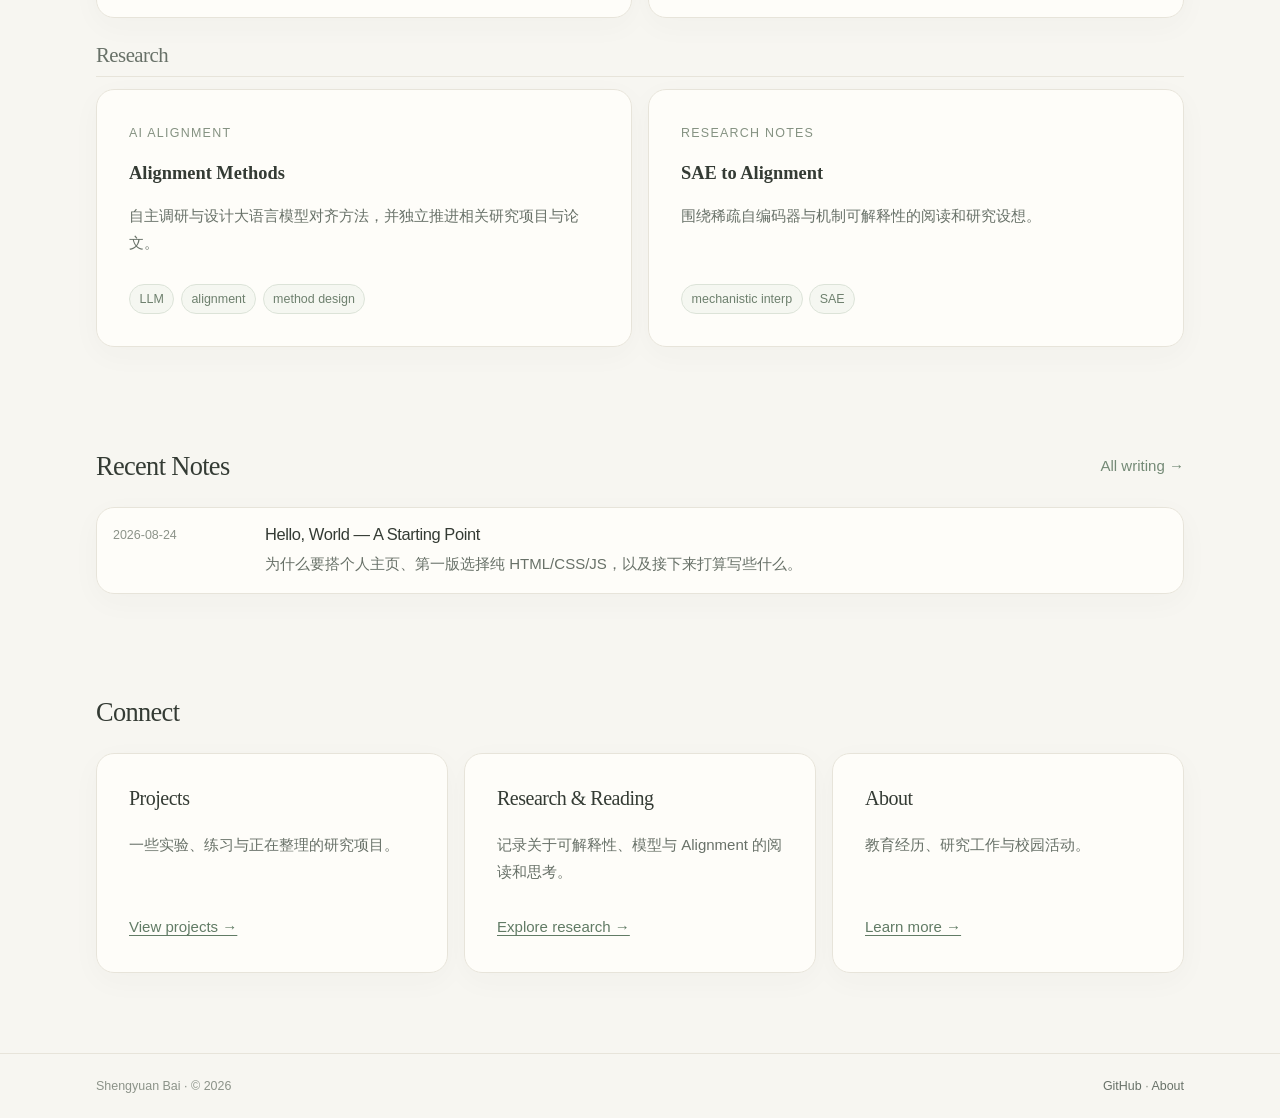
==== commit e6ab3dc3: "Organize selected work and header links" ====
--- a/index.html
+++ b/index.html
@@ -27,7 +27,8 @@
           <a href="resume.html">About</a>
         </nav>
         <div class="header-links">
-          <a href="https://github.com/Aquarius-bsy" rel="noopener noreferrer">GitHub</a>
+          <a class="header-button" href="mailto:2500013113@stu.pku.edu.com">Email</a>
+          <a class="header-button" href="https://github.com/Aquarius-bsy" rel="noopener noreferrer">GitHub</a>
         </div>
       </div>
     </header>
@@ -70,36 +71,52 @@
             <h2 id="projects-title">Selected Work</h2>
             <a href="projects.html">All projects →</a>
           </div>
-          <div class="grid">
-            <a class="card" href="projects.html">
-              <span class="kicker">featured</span>
-              <h3>AI Intro Labs</h3>
-              <p>定位、规划与控制等课程实验。把课堂作业整理成能讲清楚的项目。</p>
-              <div class="tags">
-                <span class="tag">python</span>
-                <span class="tag">ml</span>
-                <span class="tag">robotics</span>
-              </div>
-            </a>
-            <a class="card" href="research.html">
-              <span class="kicker">selected paper · ICML 2026</span>
-              <h3>Stable Value Alignment</h3>
-              <p>研究如何通过独立价值模块，让大语言模型在不同情境下更稳定地表达价值。第三作者。</p>
-              <div class="tags">
-                <span class="tag">LLM</span>
-                <span class="tag">AI alignment</span>
-              </div>
-            </a>
-            <a class="card" href="projects.html">
-              <span class="kicker">this site</span>
-              <h3>my_page</h3>
-              <p>这个慢慢搭起来的个人空间，记录研究、项目和日常学习的轨迹。</p>
-              <div class="tags">
-                <span class="tag">html</span>
-                <span class="tag">css</span>
-                <span class="tag">js</span>
-              </div>
-            </a>
+          <div class="work-group" aria-labelledby="publications-heading">
+            <h3 class="work-category" id="publications-heading">Publications</h3>
+            <div class="grid">
+              <a class="card" href="https://proceedings.mlr.press/v306/chen26dw.html" rel="noopener noreferrer">
+                <span class="kicker">ICML 2026 · Spotlight · Third Author</span>
+                <h4>Toward Stable Value Alignment: Introducing Independent Modules for Consistent Value Guidance</h4>
+                <p>研究如何通过独立价值模块，让大语言模型在不同情境下更稳定地表达价值。</p>
+                <div class="tags"><span class="tag">LLM</span><span class="tag">AI alignment</span></div>
+              </a>
+            </div>
+          </div>
+
+          <div class="work-group" aria-labelledby="projects-heading">
+            <h3 class="work-category" id="projects-heading">Projects</h3>
+            <div class="grid">
+              <a class="card" href="projects.html">
+                <span class="kicker">Coursework</span>
+                <h4>AI Intro Labs</h4>
+                <p>定位、规划与控制等课程实验。把课堂作业整理成能讲清楚的项目。</p>
+                <div class="tags"><span class="tag">python</span><span class="tag">ml</span><span class="tag">robotics</span></div>
+              </a>
+              <a class="card" href="projects.html">
+                <span class="kicker">Personal Website</span>
+                <h4>my_page</h4>
+                <p>记录研究、项目和日常学习的个人空间，并持续整理更新。</p>
+                <div class="tags"><span class="tag">html</span><span class="tag">css</span><span class="tag">js</span></div>
+              </a>
+            </div>
+          </div>
+
+          <div class="work-group" aria-labelledby="research-heading">
+            <h3 class="work-category" id="research-heading">Research</h3>
+            <div class="grid">
+              <a class="card" href="research.html">
+                <span class="kicker">AI Alignment</span>
+                <h4>Alignment Methods</h4>
+                <p>自主调研与设计大语言模型对齐方法，并独立推进相关研究项目与论文。</p>
+                <div class="tags"><span class="tag">LLM</span><span class="tag">alignment</span><span class="tag">method design</span></div>
+              </a>
+              <a class="card" href="projects.html">
+                <span class="kicker">Research Notes</span>
+                <h4>SAE to Alignment</h4>
+                <p>围绕稀疏自编码器与机制可解释性的阅读和研究设想。</p>
+                <div class="tags"><span class="tag">mechanistic interp</span><span class="tag">SAE</span></div>
+              </a>
+            </div>
           </div>
         </section>
 
@@ -115,7 +132,7 @@
           <div class="section-head">
             <h2 id="links-title">Connect</h2>
           </div>
-          <div class="grid connect-grid">
+          <div class="grid">
             <article class="card">
               <h3>Projects</h3>
               <p>一些实验、练习与正在整理的研究项目。</p>
@@ -130,11 +147,6 @@
               <h3>About</h3>
               <p>教育经历、研究工作与校园活动。</p>
               <a href="resume.html">Learn more →</a>
-            </article>
-            <article class="card">
-              <h3>Email</h3>
-              <p>欢迎就研究、合作或学术交流与我联系。</p>
-              <a href="mailto:2500013113@stu.pku.edu.com">2500013113@stu.pku.edu.com</a>
             </article>
           </div>
         </section>
--- a/css/components.css
+++ b/css/components.css
@@ -203,8 +203,25 @@
   gap: var(--space-4);
 }
 
-.connect-grid {
-  grid-template-columns: repeat(2, minmax(0, 1fr));
+.work-group + .work-group {
+  margin-top: var(--space-5);
+}
+
+.work-category {
+  margin: 0 0 var(--space-3);
+  padding-bottom: var(--space-2);
+  border-bottom: 1px solid var(--line);
+  color: var(--fg-dim);
+  font-family: var(--font-display);
+  font-size: 1.3rem;
+  font-weight: 500;
+}
+
+.card h4 {
+  margin: 0;
+  color: var(--fg);
+  font-family: var(--font-display);
+  font-size: 1.15rem;
 }
 
 .card {
@@ -551,6 +568,28 @@
 
 .header-links {
   margin-left: var(--space-3);
+  align-items: center;
+  gap: 0.45rem;
+}
+
+.header-links .header-button {
+  display: inline-flex;
+  align-items: center;
+  padding: 0.38rem 0.72rem;
+  border: 1px solid var(--line-strong);
+  border-radius: 999px;
+  background: color-mix(in srgb, var(--bg-panel) 88%, transparent);
+  color: var(--fg-dim);
+  font-size: 0.85rem;
+  line-height: 1;
+  text-decoration: none;
+  transition: color 160ms ease, background 160ms ease, border-color 160ms ease;
+}
+
+.header-links .header-button:hover {
+  border-color: var(--accent);
+  background: var(--accent-dim);
+  color: var(--accent);
 }
 
 .header-links a,
@@ -873,10 +912,6 @@
 }
 
 @media (max-width: 720px) {
-  .connect-grid {
-    grid-template-columns: 1fr;
-  }
-
   .hero {
     grid-template-columns: 1fr;
     gap: var(--space-6);
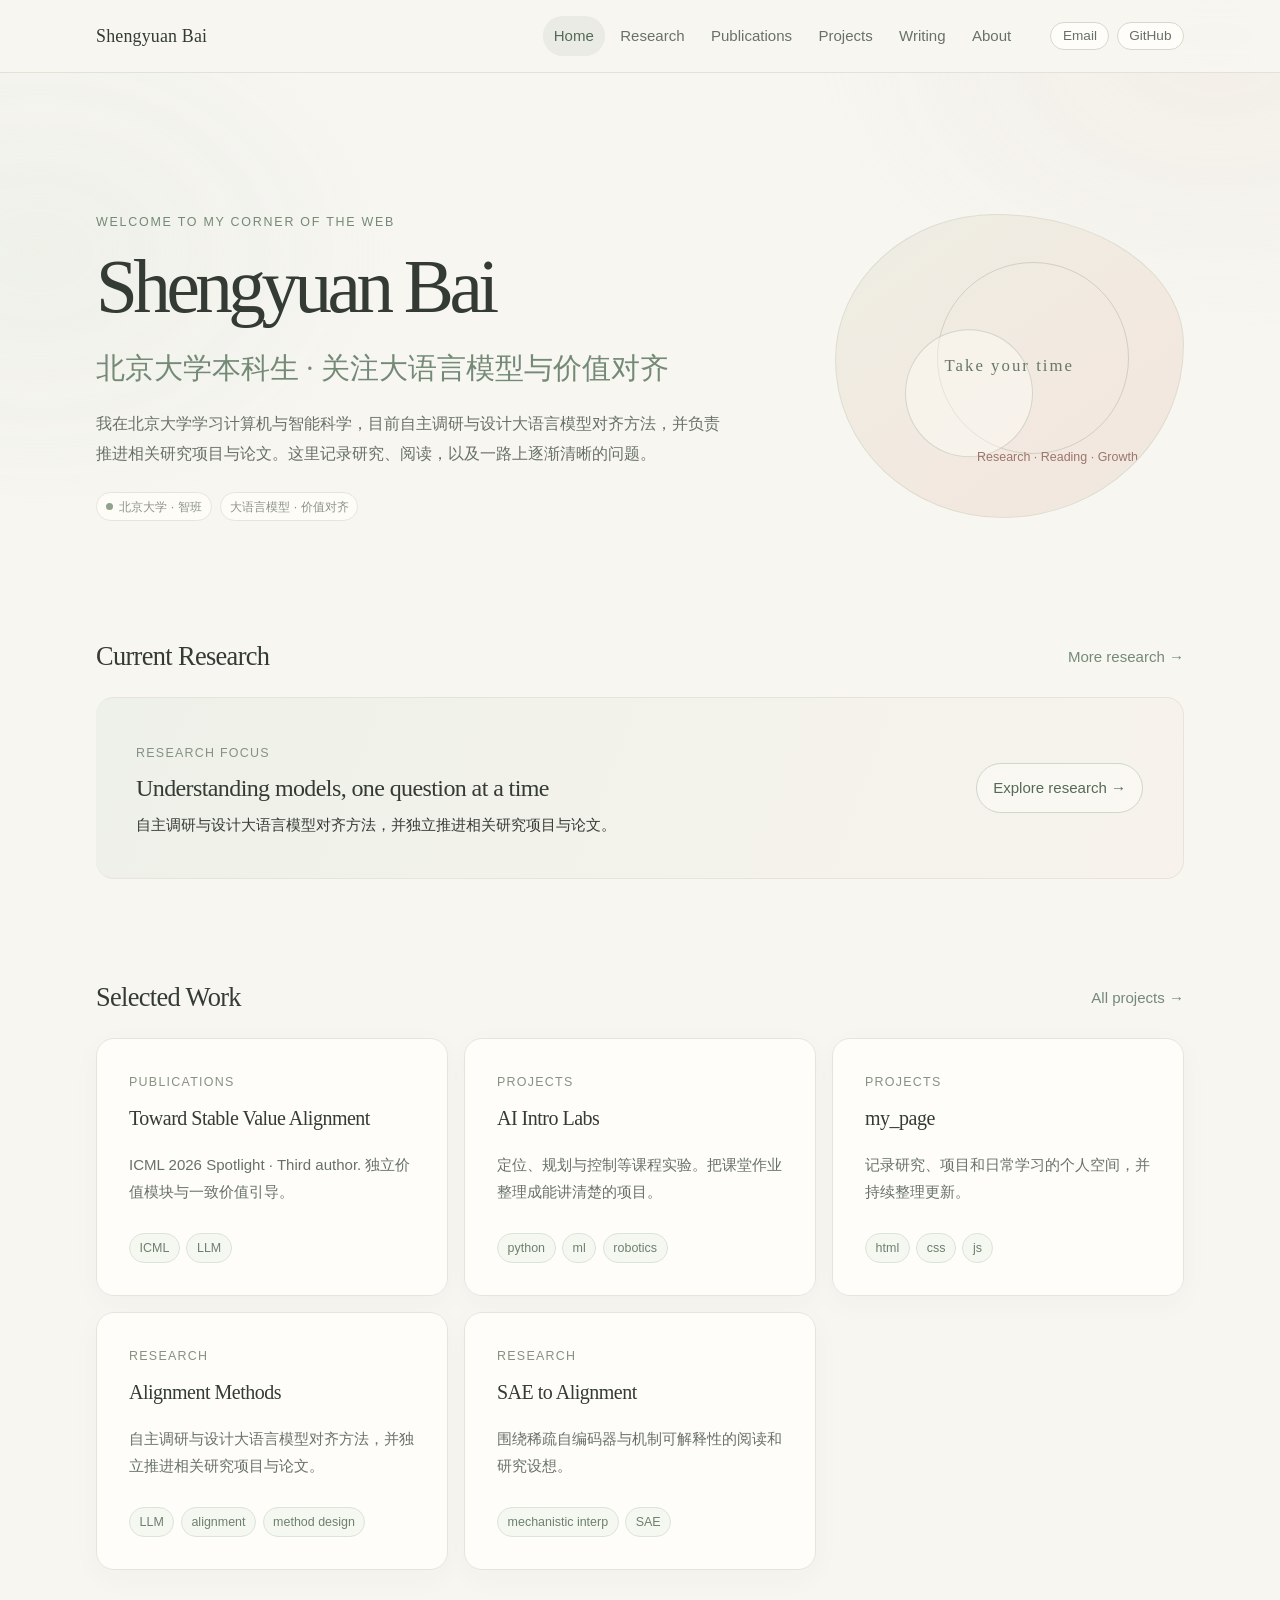
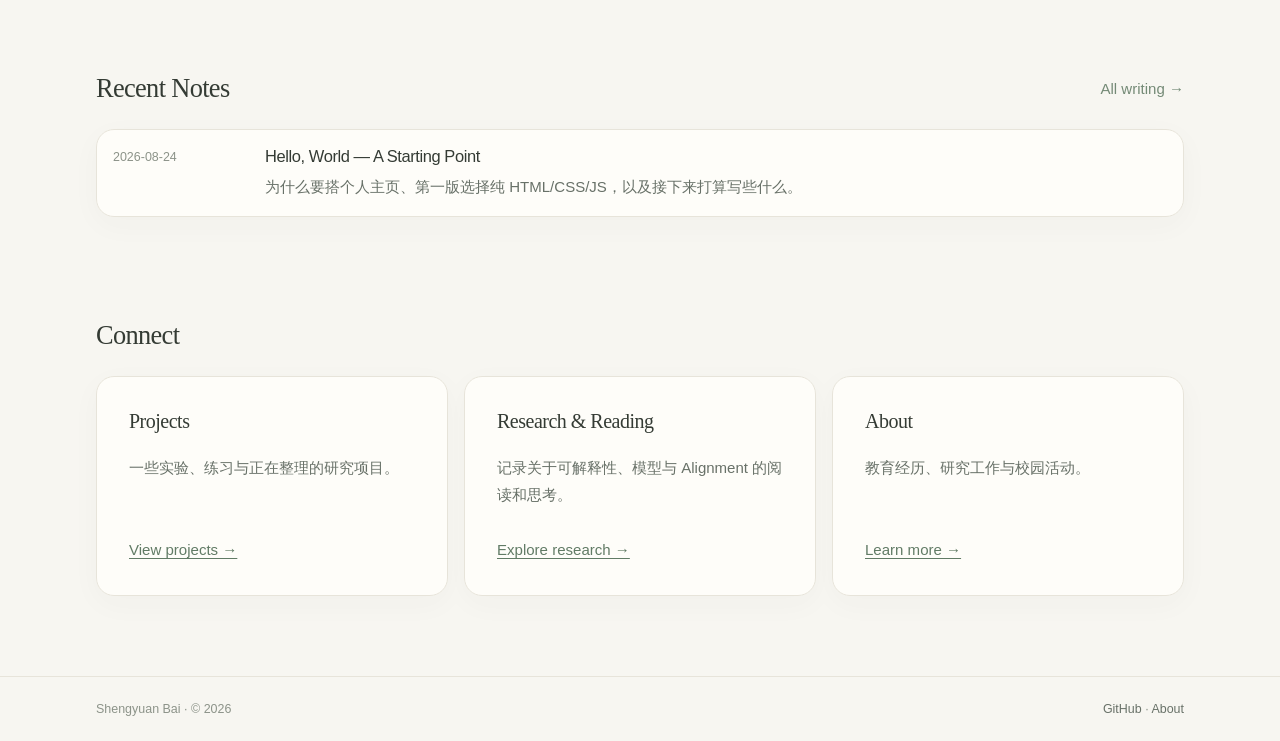
==== commit 1a5d699d: "Add publications page and hobbies" ====
--- a/index.html
+++ b/index.html
@@ -19,6 +19,8 @@
           <a href="index.html">Home</a>
           <span class="sep">/</span>
           <a href="research.html">Research</a>
+          <span class="sep">/</span>
+          <a href="publications.html">Publications</a>
           <span class="sep">/</span>
           <a href="projects.html">Projects</a>
           <span class="sep">/</span>
@@ -71,52 +73,37 @@
             <h2 id="projects-title">Selected Work</h2>
             <a href="projects.html">All projects →</a>
           </div>
-          <div class="work-group" aria-labelledby="publications-heading">
-            <h3 class="work-category" id="publications-heading">Publications</h3>
-            <div class="grid">
-              <a class="card" href="https://proceedings.mlr.press/v306/chen26dw.html" rel="noopener noreferrer">
-                <span class="kicker">ICML 2026 · Spotlight · Third Author</span>
-                <h4>Toward Stable Value Alignment: Introducing Independent Modules for Consistent Value Guidance</h4>
-                <p>研究如何通过独立价值模块，让大语言模型在不同情境下更稳定地表达价值。</p>
-                <div class="tags"><span class="tag">LLM</span><span class="tag">AI alignment</span></div>
-              </a>
-            </div>
-          </div>
-
-          <div class="work-group" aria-labelledby="projects-heading">
-            <h3 class="work-category" id="projects-heading">Projects</h3>
-            <div class="grid">
-              <a class="card" href="projects.html">
-                <span class="kicker">Coursework</span>
-                <h4>AI Intro Labs</h4>
-                <p>定位、规划与控制等课程实验。把课堂作业整理成能讲清楚的项目。</p>
-                <div class="tags"><span class="tag">python</span><span class="tag">ml</span><span class="tag">robotics</span></div>
-              </a>
-              <a class="card" href="projects.html">
-                <span class="kicker">Personal Website</span>
-                <h4>my_page</h4>
-                <p>记录研究、项目和日常学习的个人空间，并持续整理更新。</p>
-                <div class="tags"><span class="tag">html</span><span class="tag">css</span><span class="tag">js</span></div>
-              </a>
-            </div>
-          </div>
-
-          <div class="work-group" aria-labelledby="research-heading">
-            <h3 class="work-category" id="research-heading">Research</h3>
-            <div class="grid">
-              <a class="card" href="research.html">
-                <span class="kicker">AI Alignment</span>
-                <h4>Alignment Methods</h4>
-                <p>自主调研与设计大语言模型对齐方法，并独立推进相关研究项目与论文。</p>
-                <div class="tags"><span class="tag">LLM</span><span class="tag">alignment</span><span class="tag">method design</span></div>
-              </a>
-              <a class="card" href="projects.html">
-                <span class="kicker">Research Notes</span>
-                <h4>SAE to Alignment</h4>
-                <p>围绕稀疏自编码器与机制可解释性的阅读和研究设想。</p>
-                <div class="tags"><span class="tag">mechanistic interp</span><span class="tag">SAE</span></div>
-              </a>
-            </div>
+          <div class="grid">
+            <a class="card" href="publications.html">
+              <span class="kicker">Publications</span>
+              <h3>Toward Stable Value Alignment</h3>
+              <p>ICML 2026 Spotlight · Third author. 独立价值模块与一致价值引导。</p>
+              <div class="tags"><span class="tag">ICML</span><span class="tag">LLM</span></div>
+            </a>
+            <a class="card" href="projects.html">
+              <span class="kicker">Projects</span>
+              <h3>AI Intro Labs</h3>
+              <p>定位、规划与控制等课程实验。把课堂作业整理成能讲清楚的项目。</p>
+              <div class="tags"><span class="tag">python</span><span class="tag">ml</span><span class="tag">robotics</span></div>
+            </a>
+            <a class="card" href="projects.html">
+              <span class="kicker">Projects</span>
+              <h3>my_page</h3>
+              <p>记录研究、项目和日常学习的个人空间，并持续整理更新。</p>
+              <div class="tags"><span class="tag">html</span><span class="tag">css</span><span class="tag">js</span></div>
+            </a>
+            <a class="card" href="research.html">
+              <span class="kicker">Research</span>
+              <h3>Alignment Methods</h3>
+              <p>自主调研与设计大语言模型对齐方法，并独立推进相关研究项目与论文。</p>
+              <div class="tags"><span class="tag">LLM</span><span class="tag">alignment</span><span class="tag">method design</span></div>
+            </a>
+            <a class="card" href="research.html">
+              <span class="kicker">Research</span>
+              <h3>SAE to Alignment</h3>
+              <p>围绕稀疏自编码器与机制可解释性的阅读和研究设想。</p>
+              <div class="tags"><span class="tag">mechanistic interp</span><span class="tag">SAE</span></div>
+            </a>
           </div>
         </section>
 
--- a/css/components.css
+++ b/css/components.css
@@ -201,27 +201,6 @@
   display: grid;
   grid-template-columns: repeat(auto-fit, minmax(16.5rem, 1fr));
   gap: var(--space-4);
-}
-
-.work-group + .work-group {
-  margin-top: var(--space-5);
-}
-
-.work-category {
-  margin: 0 0 var(--space-3);
-  padding-bottom: var(--space-2);
-  border-bottom: 1px solid var(--line);
-  color: var(--fg-dim);
-  font-family: var(--font-display);
-  font-size: 1.3rem;
-  font-weight: 500;
-}
-
-.card h4 {
-  margin: 0;
-  color: var(--fg);
-  font-family: var(--font-display);
-  font-size: 1.15rem;
 }
 
 .card {
